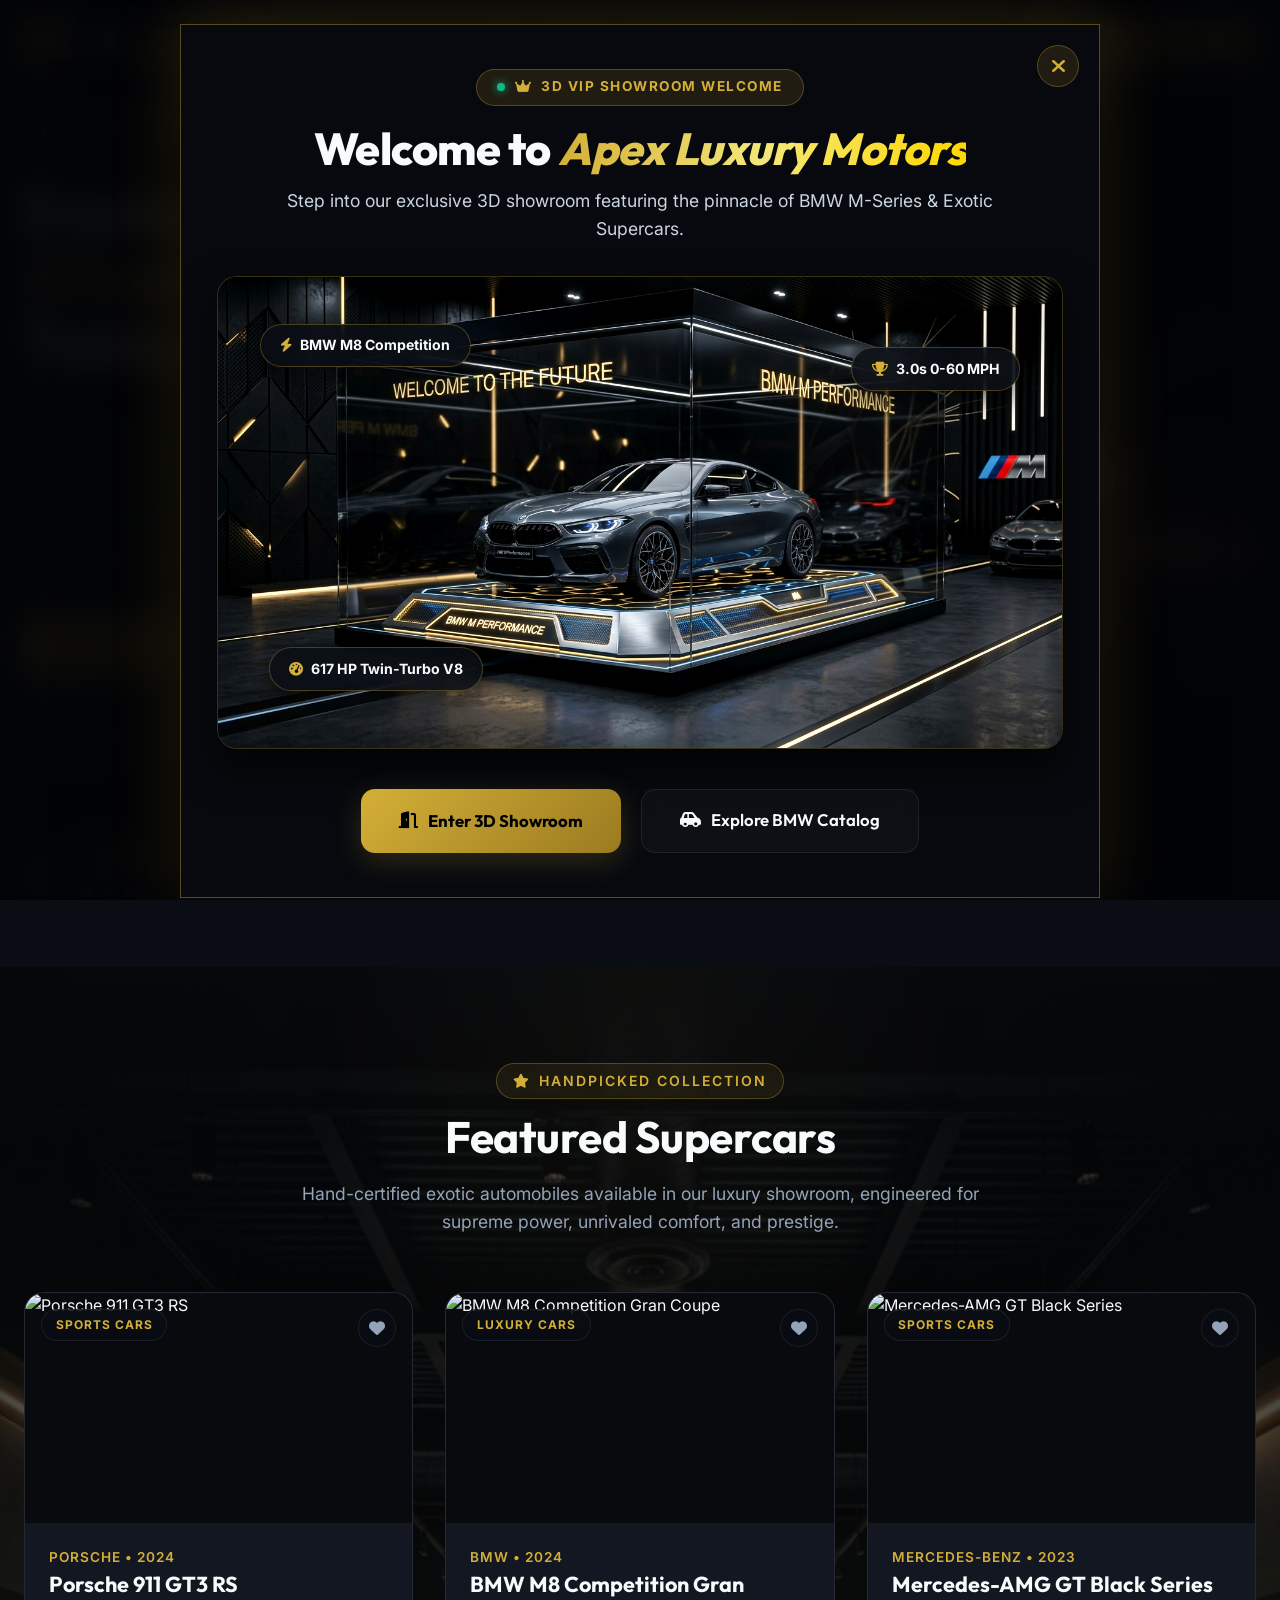
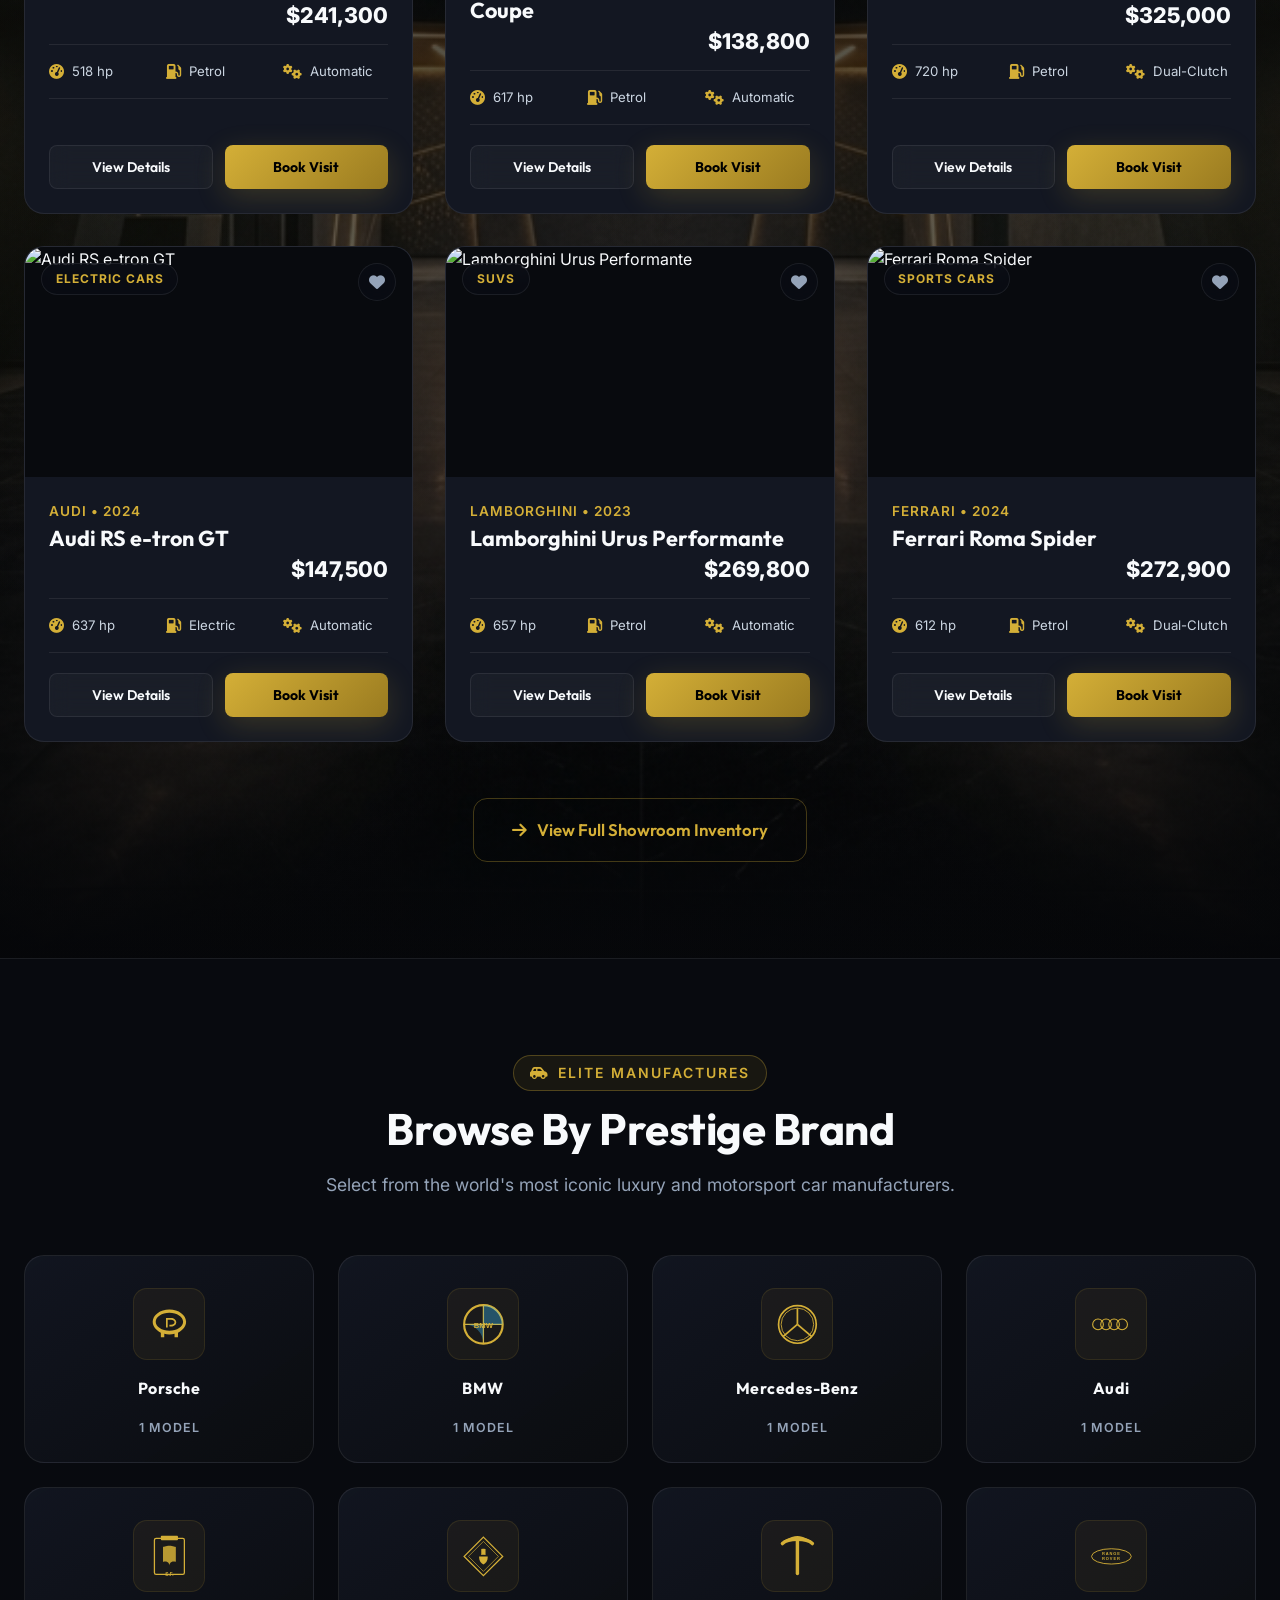
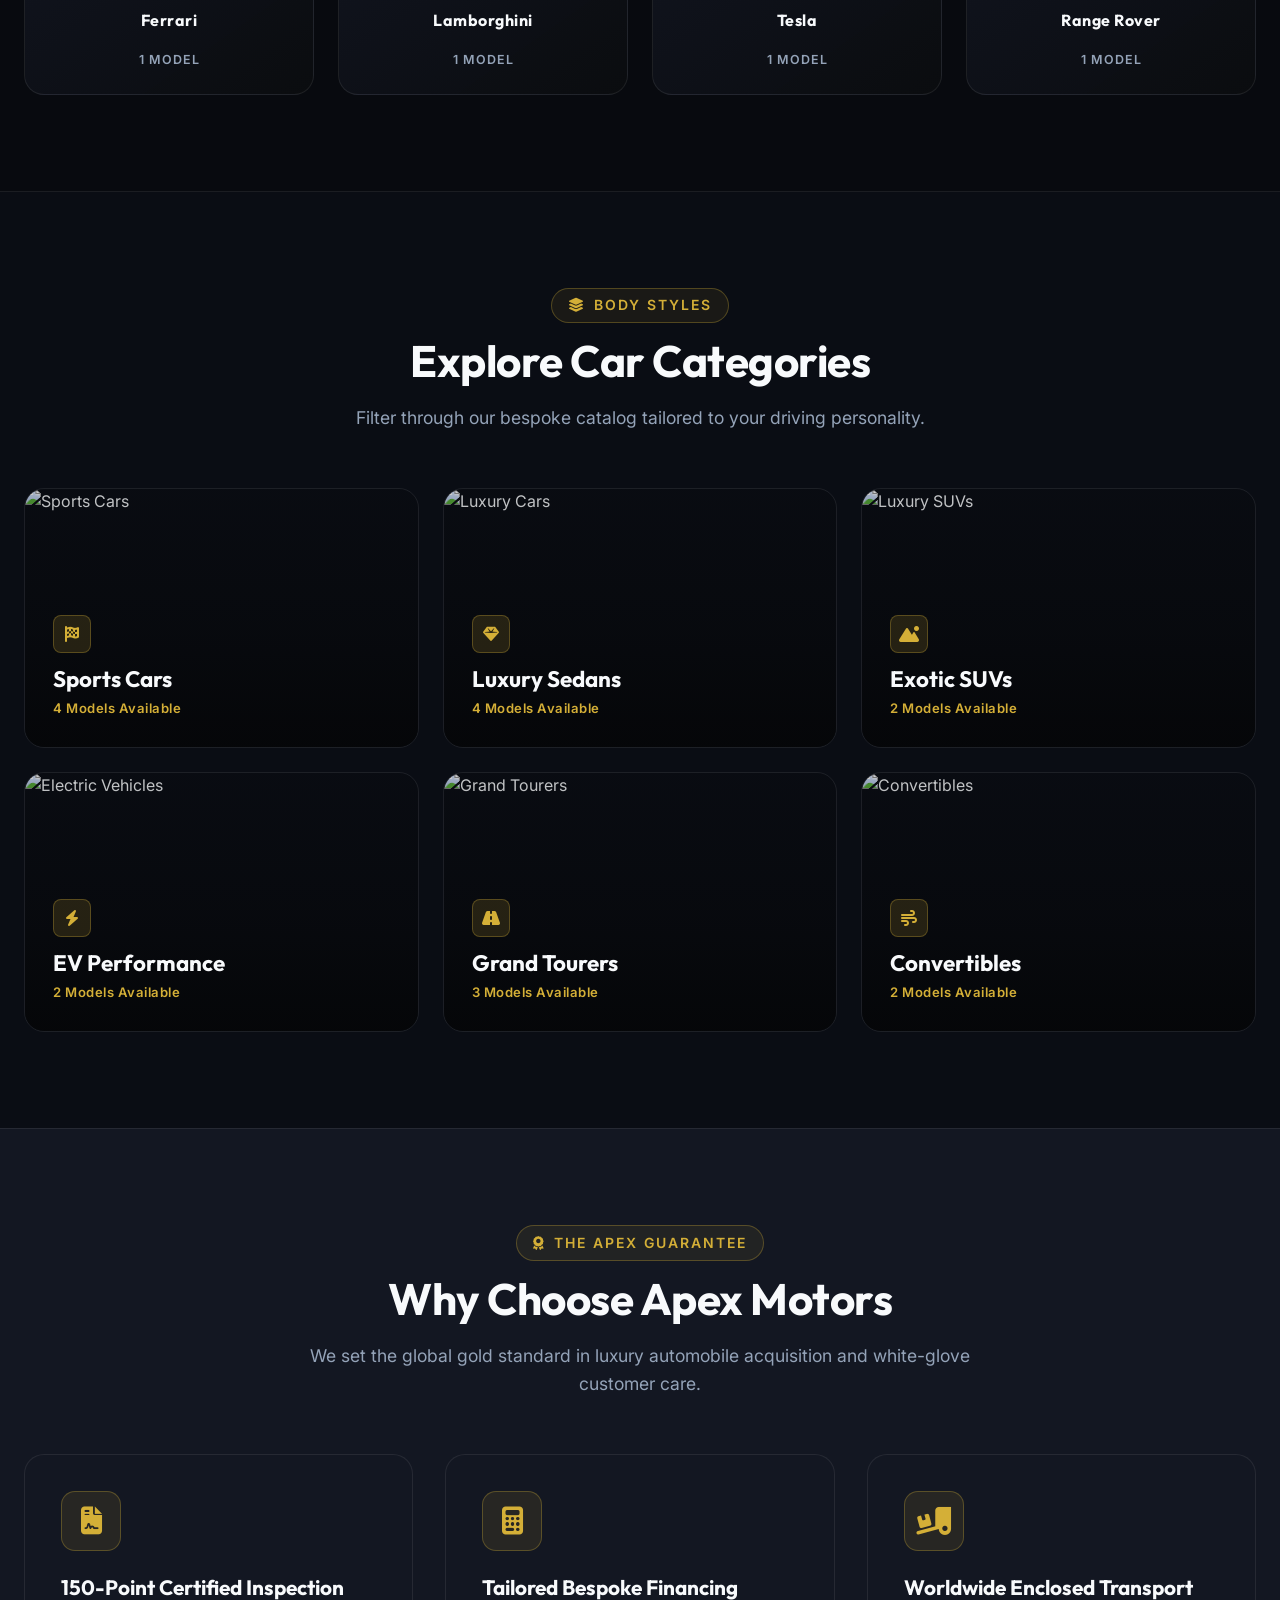
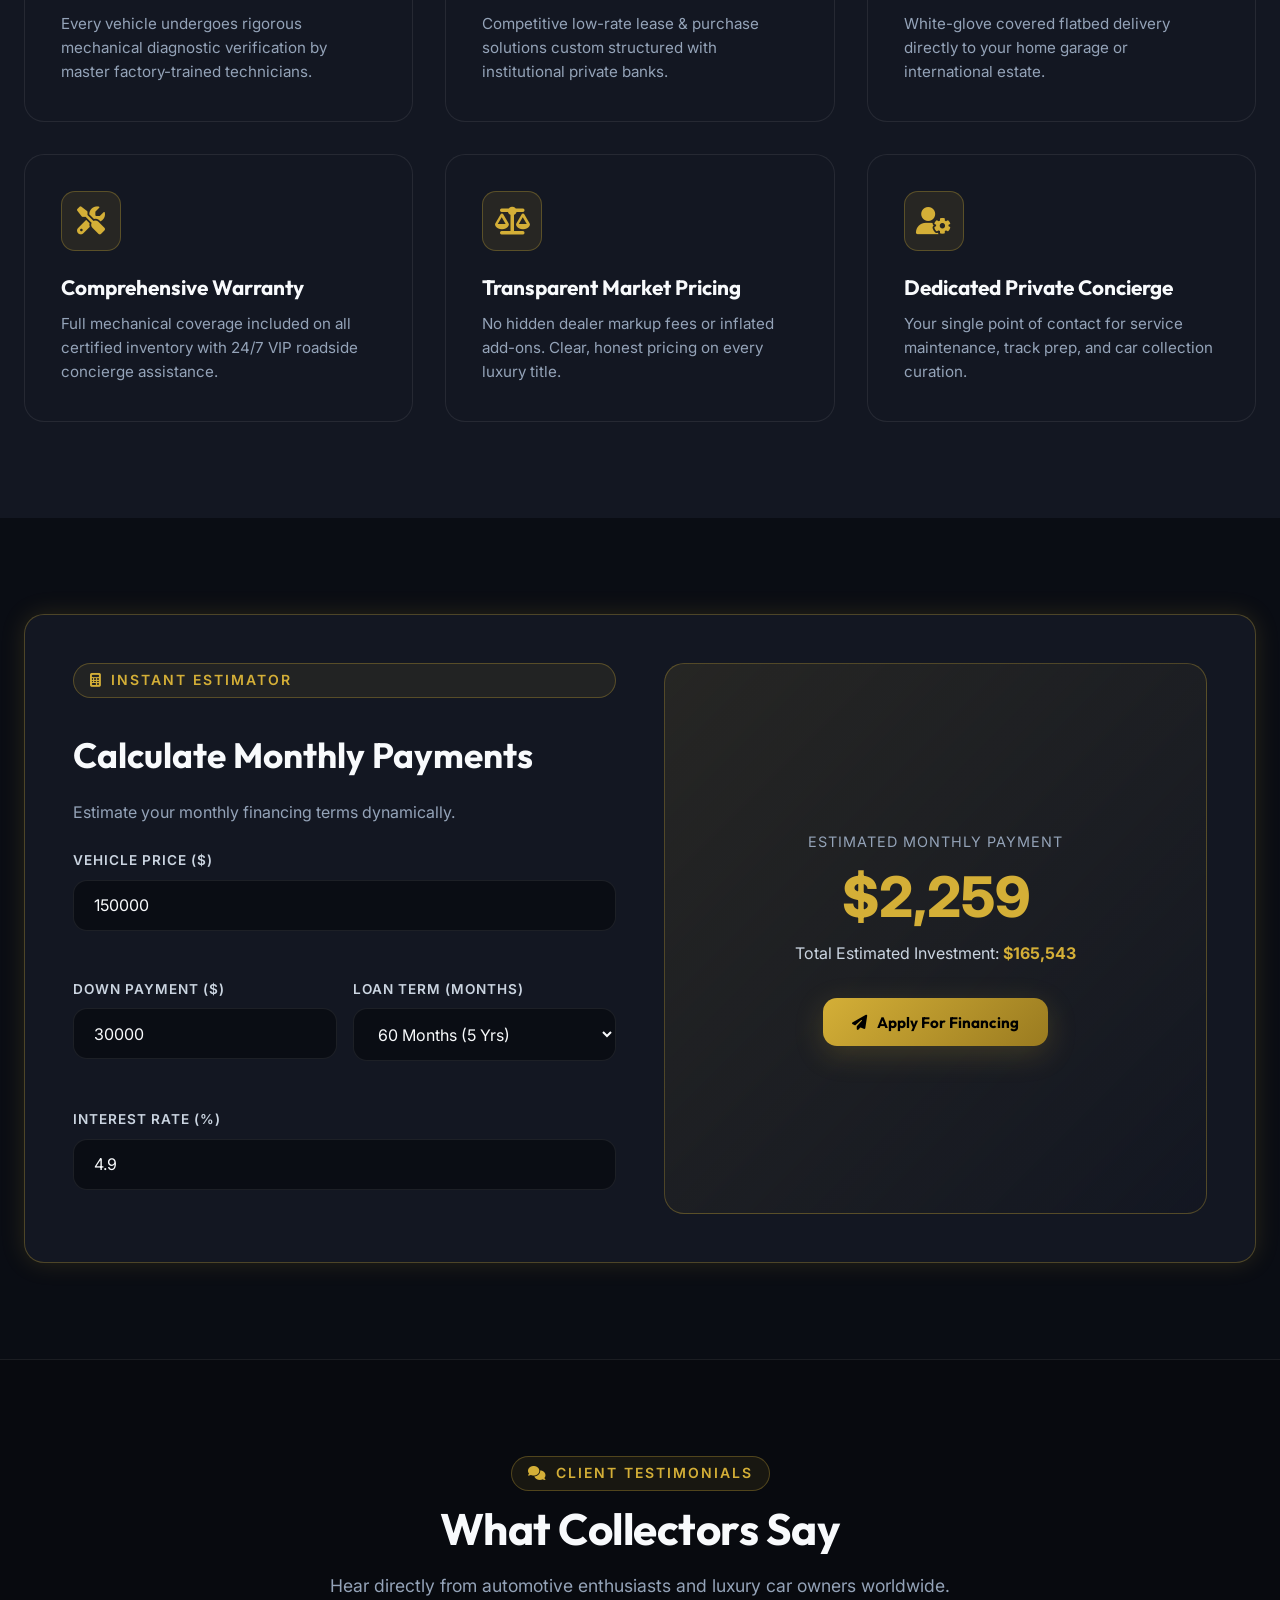
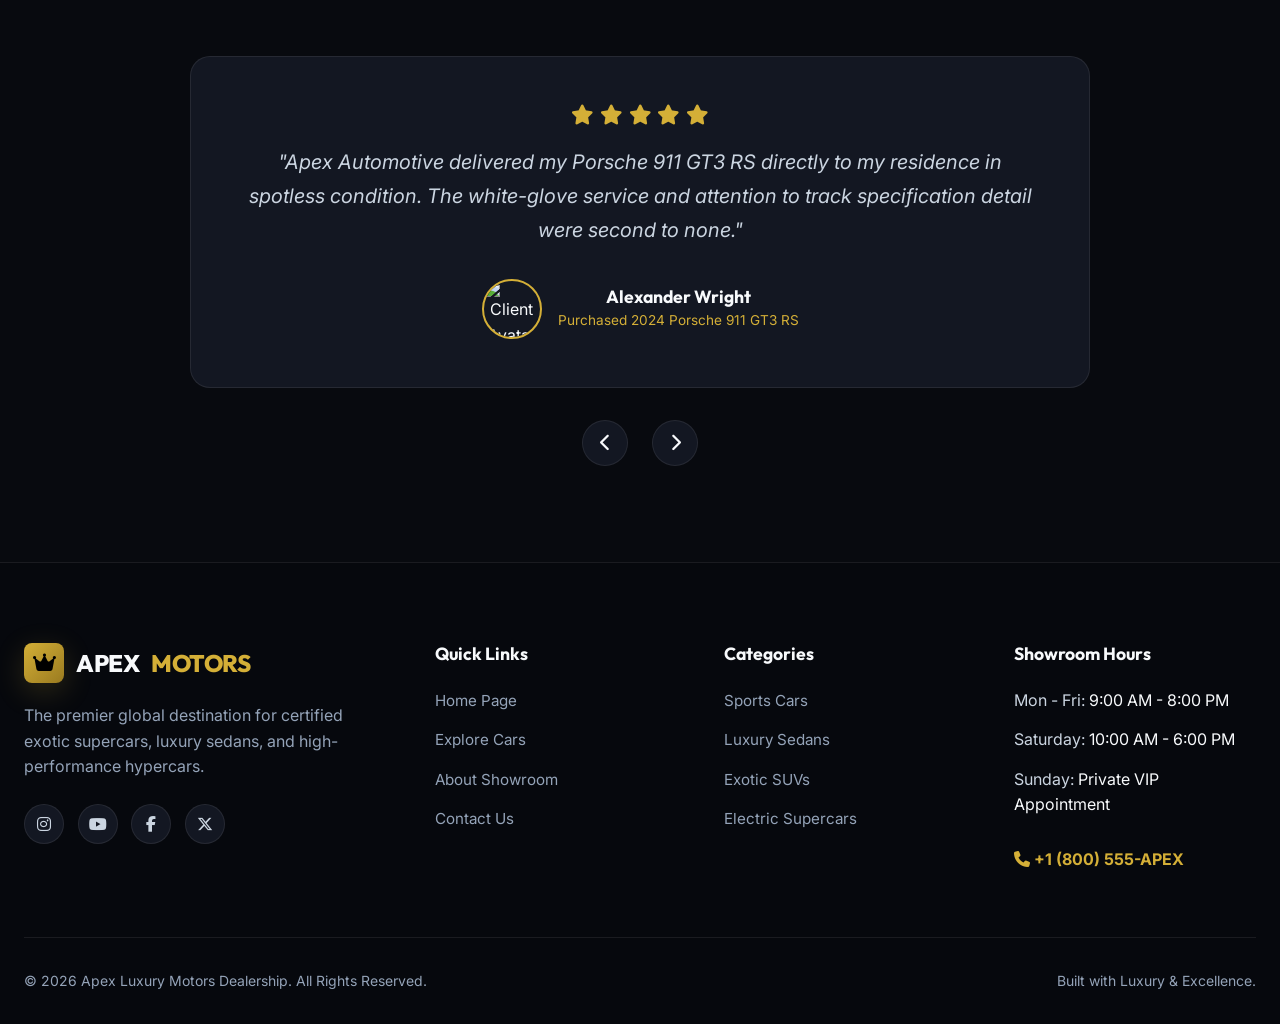
==== index.html @ 4b9136e0 "Add files via upload" ====
<!DOCTYPE html>
<html lang="en">
<head>
  <meta charset="UTF-8" />
  <meta name="viewport" content="width=device-width, initial-scale=1.0" />
  <title>Apex Luxury Motors - Exclusive Exotic Car Showroom & Dealership</title>
  <meta name="description" content="Experience peak automotive luxury with Apex Luxury Motors. Explore certified exotic supercars, luxury SUVs, hypercars, and electric vehicles for sale with VIP concierge service." />
  
  <!-- CSS Stylesheet & FontAwesome -->
  <link rel="stylesheet" href="css/style.css" />
  <link rel="stylesheet" href="https://cdnjs.cloudflare.com/ajax/libs/font-awesome/6.5.1/css/all.min.css" />
</head>
<body>

  <!-- ==================== STICKY NAVBAR ==================== -->
  <header class="navbar">
    <div class="container nav-container">
      <a href="index.html" class="logo">
        <div class="logo-badge"><i class="fa-solid fa-crown"></i></div>
        APEX <span>LUXURY MOTORS</span>
      </a>
      
      <nav class="nav-links">
        <a href="index.html" class="nav-link active">Home</a>
        <a href="cars.html" class="nav-link">Cars</a>
        <a href="cars.html#brands-section" class="nav-link">Brands</a>
        <a href="about.html" class="nav-link">About Us</a>
        <a href="contact.html" class="nav-link">Contact</a>
      </nav>
      
      <div class="nav-actions">
        <button class="btn btn-outline-gold btn-sm" onclick="openWelcomeOverlay()" title="View 3D BMW Welcome Experience">
          <i class="fa-solid fa-cube"></i> 3D Welcome
        </button>
        <a href="cars.html" class="nav-favorite-btn" title="View Wishlist">
          <i class="fa-solid fa-heart"></i>
          <span class="fav-badge">0</span>
        </a>
        <button class="btn btn-primary btn-sm" onclick="openTestDriveModal()">Book Showroom Visit</button>
        <div class="hamburger">
          <span></span><span></span><span></span>
        </div>
      </div>
    </div>
  </header>

  <!-- Mobile Drawer -->
  <div class="mobile-nav">
    <div class="mobile-nav-links">
      <a href="index.html" class="mobile-nav-link active">Home</a>
      <a href="cars.html" class="mobile-nav-link">Inventory</a>
      <a href="about.html" class="mobile-nav-link">About Showroom</a>
      <a href="contact.html" class="mobile-nav-link">Contact Us</a>
    </div>
    <button class="btn btn-primary" onclick="openTestDriveModal(); document.querySelector('.mobile-nav').classList.remove('active');">
      <i class="fa-solid fa-car"></i> Book Showroom Visit
    </button>
  </div>

  <!-- ==================== 3D BLACK BMW WELCOME OVERLAY MODAL ==================== -->
  <div class="welcome-3d-overlay active" id="welcome-3d-overlay">
    <div class="welcome-3d-modal-container">
      <div class="welcome-3d-card" id="interactive-3d-welcome">
        <button class="welcome-close-btn" onclick="closeWelcomeOverlay()" title="Close Welcome Screen">
          <i class="fa-solid fa-xmark"></i>
        </button>

        <div class="welcome-3d-header">
          <div class="welcome-badge">
            <span class="badge-pulse"></span>
            <i class="fa-solid fa-crown"></i> 3D VIP SHOWROOM WELCOME
          </div>
          <h2 class="welcome-3d-title">Welcome to <span class="shimmer-text">Apex Luxury Motors</span></h2>
          <p class="welcome-3d-subtitle">Step into our exclusive 3D showroom featuring the pinnacle of BMW M-Series &amp; Exotic Supercars.</p>
        </div>

        <div class="welcome-3d-box-container">
          <div class="welcome-3d-stage">
            <div class="welcome-3d-podium-light"></div>
            <img src="assets/images/bmw_3d_welcome.jpg" alt="3D BMW Luxury Supercar" class="welcome-3d-bmw-img" />
            
            <!-- 3D Floating Feature Pills -->
            <div class="welcome-spec-pill pill-1">
              <i class="fa-solid fa-bolt text-gold"></i>
              <span>BMW M8 Competition</span>
            </div>
            <div class="welcome-spec-pill pill-2">
              <i class="fa-solid fa-gauge-high text-gold"></i>
              <span>617 HP Twin-Turbo V8</span>
            </div>
            <div class="welcome-spec-pill pill-3">
              <i class="fa-solid fa-trophy text-gold"></i>
              <span>3.0s 0-60 MPH</span>
            </div>
          </div>
        </div>

        <div class="welcome-3d-actions">
          <button class="btn btn-primary btn-lg" onclick="closeWelcomeOverlay()">
            <i class="fa-solid fa-door-open"></i> Enter 3D Showroom
          </button>
          <a href="cars.html?brand=BMW" class="btn btn-secondary btn-lg">
            <i class="fa-solid fa-car-side"></i> Explore BMW Catalog
          </a>
        </div>
      </div>
    </div>
  </div>

  <!-- ==================== HERO SECTION (3D LUXURY SHOWROOM) ==================== -->
  <section class="hero">
    <div class="hero-ambient-spotlight"></div>
    <div class="container hero-container">
      
      <!-- Left Content Column -->
      <div class="hero-content">
        <!-- Animated Badge -->
        <div class="hero-badge">
          <span class="badge-pulse"></span>
          <i class="fa-solid fa-shield-halved"></i> CERTIFIED EXOTIC SHOWROOM
        </div>

        <!-- Dynamic Headline with Shimmer -->
        <h1 class="hero-title anim-slide-up">
          Explore &amp; Own Your<br/>
          <span class="hero-title-highlight">
            <span class="shimmer-text">Dream Supercar</span>
          </span> Today
        </h1>

        <!-- Gold Accent Divider -->
        <div class="hero-gold-line"></div>

        <p class="hero-description anim-slide-up delay-1">Discover an uncompromised collection of hypercars, luxury sports sedans, exotic SUVs, and high-performance electric vehicles available for purchase in our premier showroom.</p>
        
        <!-- Quick Specs Ticker -->
        <div class="hero-specs-ticker anim-slide-up delay-2">
          <div class="ticker-item">
            <i class="fa-solid fa-bolt"></i>
            <span>0-60 in 1.99s</span>
          </div>
          <div class="ticker-divider"></div>
          <div class="ticker-item">
            <i class="fa-solid fa-gauge-high"></i>
            <span>Up to 1,020 HP</span>
          </div>
          <div class="ticker-divider"></div>
          <div class="ticker-item">
            <i class="fa-solid fa-fire-flame-curved"></i>
            <span>12 Exotics</span>
          </div>
        </div>

        <!-- CTA Buttons -->
        <div class="hero-actions anim-slide-up delay-3">
          <a href="cars.html" class="btn btn-hero-primary btn-lg">
            <span class="btn-shine"></span>
            <i class="fa-solid fa-compass"></i> Explore Inventory
          </a>
          <button class="btn btn-hero-secondary btn-lg" onclick="openTestDriveModal()">
            <i class="fa-solid fa-calendar-check"></i> Book Showroom Visit
          </button>
        </div>

        <!-- Price Tag -->
        <div class="hero-price-tag anim-slide-up delay-4">
          <span class="price-label">Starting From</span>
          <span class="price-value">$89,990</span>
          <i class="fa-solid fa-arrow-right price-arrow"></i>
        </div>
        
        <!-- Stats -->
        <div class="hero-stats anim-slide-up delay-5">
          <div class="stat-item">
            <div class="stat-icon"><i class="fa-solid fa-car-side"></i></div>
            <div>
              <h3 class="counter-val" data-target="2500">0</h3>
              <p>VEHICLES DELIVERED</p>
            </div>
          </div>
          <div class="stat-item">
            <div class="stat-icon"><i class="fa-solid fa-face-smile"></i></div>
            <div>
              <h3 class="counter-val" data-target="99">0</h3>
              <p>SATISFACTION %</p>
            </div>
          </div>
          <div class="stat-item">
            <div class="stat-icon"><i class="fa-solid fa-trophy"></i></div>
            <div>
              <h3 class="counter-val" data-target="15">0</h3>
              <p>YEARS EXPERIENCE</p>
            </div>
          </div>
        </div>
      </div>

      <!-- Right Side 3D Automotive Visual Showcase -->
      <div class="hero-3d-visual-wrap">
        <div class="hero-3d-glow-podium"></div>
        <div class="hero-3d-image-box">
          <img src="assets/images/hero_3d_supercar.jpg" alt="Exotic 3D Supercar on Glowing Podium" class="hero-3d-car-img" />
          <div class="blend-overlay fade-left"></div>
          <div class="blend-overlay fade-right"></div>
          <div class="blend-overlay fade-top"></div>
          <div class="blend-overlay fade-bottom"></div>
          <div class="blend-overlay fade-radial"></div>
        </div>
      </div>

    </div>
  </section>

  <!-- ==================== FEATURED CARS ==================== -->
  <section class="section-padding featured-showroom-bg">
    <div class="container">
      <div class="section-header">
        <span class="section-subtitle"><i class="fa-solid fa-star"></i> Handpicked Collection</span>
        <h2 class="section-title">Featured Supercars</h2>
        <p class="section-description">Hand-certified exotic automobiles available in our luxury showroom, engineered for supreme power, unrivaled comfort, and prestige.</p>
      </div>
      
      <div id="featured-cars-grid" class="car-grid">
        <!-- Rendered dynamically by script.js -->
      </div>
      
      <div style="text-align: center; margin-top: 3.5rem;">
        <a href="cars.html" class="btn btn-outline-gold btn-lg"><i class="fa-solid fa-arrow-right"></i> View Full Showroom Inventory</a>
      </div>
    </div>
  </section>

  <!-- ==================== BROWSE BY BRAND ==================== -->
  <section id="brands-section" class="section-padding" style="background: #080A0F; border-top: 1px solid var(--border-color); border-bottom: 1px solid var(--border-color);">
    <div class="container">
      <div class="section-header">
        <span class="section-subtitle"><i class="fa-solid fa-car-side"></i> Elite Manufactures</span>
        <h2 class="section-title">Browse By Prestige Brand</h2>
        <p class="section-description">Select from the world's most iconic luxury and motorsport car manufacturers.</p>
      </div>
      
      <div class="brand-grid">

        <a href="cars.html?brand=Porsche" class="brand-card">
          <div class="brand-logo-wrap">
            <svg class="brand-logo-svg" viewBox="0 0 100 80" fill="currentColor">
              <path d="M50 5C28.5 5 11 18 11 34c0 10.5 7.5 19.8 19 25.5V70h8V62c3.8 1 7.8 1.5 12 1.5s8.2-.5 12-1.5v8h8v-10.5c11.5-5.7 19-15 19-25.5C89 18 71.5 5 50 5zm0 8c17.7 0 32 9.5 32 21s-14.3 21-32 21-32-9.5-32-21S32.3 13 50 13zm-8 8v26h4V29h8c4.4 0 8 2.7 8 6s-3.6 6-8 6h-4v4h4c6.6 0 12-4.5 12-10s-5.4-10-12-10H42z"/>
            </svg>
          </div>
          <span class="brand-name">Porsche</span>
          <span class="brand-count">1 Model</span>
        </a>

        <a href="cars.html?brand=BMW" class="brand-card">
          <div class="brand-logo-wrap">
            <svg class="brand-logo-svg" viewBox="0 0 100 100" fill="currentColor">
              <circle cx="50" cy="50" r="45" fill="none" stroke="currentColor" stroke-width="5"/>
              <line x1="50" y1="5" x2="50" y2="95" stroke="currentColor" stroke-width="3"/>
              <line x1="5" y1="50" x2="95" y2="50" stroke="currentColor" stroke-width="3"/>
              <path d="M50 5 A45 45 0 0 1 95 50 L50 50Z" fill="rgba(56,189,248,0.35)"/>
              <path d="M5 50 A45 45 0 0 1 50 95 L50 50Z" fill="rgba(56,189,248,0.35)"/>
              <text x="50" y="58" text-anchor="middle" font-size="18" font-weight="800" font-family="Arial" fill="currentColor">BMW</text>
            </svg>
          </div>
          <span class="brand-name">BMW</span>
          <span class="brand-count">1 Model</span>
        </a>

        <a href="cars.html?brand=Mercedes-Benz" class="brand-card">
          <div class="brand-logo-wrap">
            <svg class="brand-logo-svg" viewBox="0 0 100 100" fill="currentColor">
              <circle cx="50" cy="50" r="44" fill="none" stroke="currentColor" stroke-width="4"/>
              <circle cx="50" cy="50" r="38" fill="none" stroke="currentColor" stroke-width="2"/>
              <line x1="50" y1="12" x2="50" y2="50" stroke="currentColor" stroke-width="4"/>
              <line x1="50" y1="50" x2="17" y2="78" stroke="currentColor" stroke-width="4"/>
              <line x1="50" y1="50" x2="83" y2="78" stroke="currentColor" stroke-width="4"/>
            </svg>
          </div>
          <span class="brand-name">Mercedes-Benz</span>
          <span class="brand-count">1 Model</span>
        </a>

        <a href="cars.html?brand=Audi" class="brand-card">
          <div class="brand-logo-wrap">
            <svg class="brand-logo-svg" viewBox="0 0 160 60" fill="none" stroke="currentColor" stroke-width="4">
              <circle cx="30" cy="30" r="20"/>
              <circle cx="60" cy="30" r="20"/>
              <circle cx="90" cy="30" r="20"/>
              <circle cx="120" cy="30" r="20"/>
            </svg>
          </div>
          <span class="brand-name">Audi</span>
          <span class="brand-count">1 Model</span>
        </a>

        <a href="cars.html?brand=Ferrari" class="brand-card">
          <div class="brand-logo-wrap">
            <svg class="brand-logo-svg" viewBox="0 0 100 100" fill="currentColor">
              <rect x="15" y="8" width="70" height="84" rx="4" fill="none" stroke="currentColor" stroke-width="3"/>
              <rect x="30" y="2" width="40" height="10" rx="2" fill="currentColor"/>
              <path d="M50 25c-8 0-15 3-15 3v35s5-2 10 0c3 1 5 5 5 8v8h0v-8c0-3 2-7 5-8 5-2 10 0 10 0V28s-7-3-15-3z" fill="currentColor" opacity="0.85"/>
              <text x="50" y="95" text-anchor="middle" font-size="11" font-weight="800" font-family="Arial" fill="currentColor">S.F.</text>
            </svg>
          </div>
          <span class="brand-name">Ferrari</span>
          <span class="brand-count">1 Model</span>
        </a>

        <a href="cars.html?brand=Lamborghini" class="brand-card">
          <div class="brand-logo-wrap">
            <svg class="brand-logo-svg" viewBox="0 0 100 100" fill="currentColor">
              <polygon points="50,5 95,50 50,95 5,50" fill="none" stroke="currentColor" stroke-width="3"/>
              <polygon points="50,15 85,50 50,85 15,50" fill="none" stroke="currentColor" stroke-width="1.5"/>
              <path d="M50 32c-3 0-5 1-5 1v14s2-1 5-1 5 1 5 1V33s-2-1-5-1z"/>
              <path d="M40 50h20v3c0 6-4 13-10 16-6-3-10-10-10-16v-3z"/>
              <circle cx="50" cy="42" r="3"/>
            </svg>
          </div>
          <span class="brand-name">Lamborghini</span>
          <span class="brand-count">1 Model</span>
        </a>

        <a href="cars.html?brand=Tesla" class="brand-card">
          <div class="brand-logo-wrap">
            <svg class="brand-logo-svg" viewBox="0 0 100 100" fill="currentColor">
              <path d="M50 10L50 90" stroke="currentColor" stroke-width="8" stroke-linecap="round"/>
              <path d="M50 10C50 10 25 10 15 20" stroke="currentColor" stroke-width="8" stroke-linecap="round" fill="none"/>
              <path d="M50 10C50 10 75 10 85 20" stroke="currentColor" stroke-width="8" stroke-linecap="round" fill="none"/>
              <path d="M20 15C20 15 40 5 50 5C60 5 80 15 80 15" stroke="currentColor" stroke-width="5" stroke-linecap="round" fill="none"/>
            </svg>
          </div>
          <span class="brand-name">Tesla</span>
          <span class="brand-count">1 Model</span>
        </a>

        <a href="cars.html?brand=Land Rover" class="brand-card">
          <div class="brand-logo-wrap">
            <svg class="brand-logo-svg" viewBox="0 0 140 60" fill="currentColor">
              <ellipse cx="70" cy="30" rx="65" ry="25" fill="none" stroke="currentColor" stroke-width="3"/>
              <text x="70" y="27" text-anchor="middle" font-size="13" font-weight="700" font-family="Arial" letter-spacing="3" fill="currentColor">RANGE</text>
              <text x="70" y="42" text-anchor="middle" font-size="13" font-weight="700" font-family="Arial" letter-spacing="3" fill="currentColor">ROVER</text>
            </svg>
          </div>
          <span class="brand-name">Range Rover</span>
          <span class="brand-count">1 Model</span>
        </a>

      </div>
    </div>
  </section>

  <!-- ==================== CAR CATEGORIES ==================== -->
  <section class="section-padding">
    <div class="container">
      <div class="section-header">
        <span class="section-subtitle"><i class="fa-solid fa-layer-group"></i> Body Styles</span>
        <h2 class="section-title">Explore Car Categories</h2>
        <p class="section-description">Filter through our bespoke catalog tailored to your driving personality.</p>
      </div>
      
      <div class="category-grid">
        <a href="cars.html?type=Sports+Cars" class="category-card">
          <img src="https://images.unsplash.com/photo-1614162692292-7ac56d7f7f1e?auto=format&fit=crop&w=800&q=80" alt="Sports Cars" loading="lazy" />
          <div class="category-card-overlay">
            <span class="cat-icon"><i class="fa-solid fa-flag-checkered"></i></span>
            <h3 class="category-title">Sports Cars</h3>
            <span class="category-count">4 Models Available</span>
          </div>
        </a>
        <a href="cars.html?type=Luxury+Cars" class="category-card">
          <img src="https://images.unsplash.com/photo-1555215695-3004980ad54e?auto=format&fit=crop&w=800&q=80" alt="Luxury Cars" loading="lazy" />
          <div class="category-card-overlay">
            <span class="cat-icon"><i class="fa-solid fa-gem"></i></span>
            <h3 class="category-title">Luxury Sedans</h3>
            <span class="category-count">4 Models Available</span>
          </div>
        </a>
        <a href="cars.html?type=SUVs" class="category-card">
          <img src="https://images.unsplash.com/photo-1606664515524-ed2f786a0bd6?auto=format&fit=crop&w=800&q=80" alt="Luxury SUVs" loading="lazy" />
          <div class="category-card-overlay">
            <span class="cat-icon"><i class="fa-solid fa-mountain-sun"></i></span>
            <h3 class="category-title">Exotic SUVs</h3>
            <span class="category-count">2 Models Available</span>
          </div>
        </a>
        <a href="cars.html?type=Electric+Cars" class="category-card">
          <img src="https://images.unsplash.com/photo-1603584173870-7f23fdae1b7a?auto=format&fit=crop&w=800&q=80" alt="Electric Vehicles" loading="lazy" />
          <div class="category-card-overlay">
            <span class="cat-icon"><i class="fa-solid fa-bolt"></i></span>
            <h3 class="category-title">EV Performance</h3>
            <span class="category-count">2 Models Available</span>
          </div>
        </a>
        <a href="cars.html" class="category-card">
          <img src="https://images.unsplash.com/photo-1583121274602-3e2820c69888?auto=format&fit=crop&w=800&q=80" alt="Grand Tourers" loading="lazy" />
          <div class="category-card-overlay">
            <span class="cat-icon"><i class="fa-solid fa-road"></i></span>
            <h3 class="category-title">Grand Tourers</h3>
            <span class="category-count">3 Models Available</span>
          </div>
        </a>
        <a href="cars.html" class="category-card">
          <img src="https://images.unsplash.com/photo-1542282088-72c9c27ed0cd?auto=format&fit=crop&w=800&q=80" alt="Convertibles" loading="lazy" />
          <div class="category-card-overlay">
            <span class="cat-icon"><i class="fa-solid fa-wind"></i></span>
            <h3 class="category-title">Convertibles</h3>
            <span class="category-count">2 Models Available</span>
          </div>
        </a>
      </div>
    </div>
  </section>

  <!-- ==================== WHY CHOOSE US ==================== -->
  <section class="section-padding" style="background: var(--bg-card); border-top: 1px solid var(--border-color);">
    <div class="container">
      <div class="section-header">
        <span class="section-subtitle"><i class="fa-solid fa-award"></i> The Apex Guarantee</span>
        <h2 class="section-title">Why Choose Apex Motors</h2>
        <p class="section-description">We set the global gold standard in luxury automobile acquisition and white-glove customer care.</p>
      </div>
      
      <div class="benefits-grid">
        <div class="benefit-card">
          <div class="benefit-icon"><i class="fa-solid fa-file-contract"></i></div>
          <h3 class="benefit-title">150-Point Certified Inspection</h3>
          <p class="benefit-desc">Every vehicle undergoes rigorous mechanical diagnostic verification by master factory-trained technicians.</p>
        </div>
        <div class="benefit-card">
          <div class="benefit-icon"><i class="fa-solid fa-calculator"></i></div>
          <h3 class="benefit-title">Tailored Bespoke Financing</h3>
          <p class="benefit-desc">Competitive low-rate lease & purchase solutions custom structured with institutional private banks.</p>
        </div>
        <div class="benefit-card">
          <div class="benefit-icon"><i class="fa-solid fa-truck-ramp-box"></i></div>
          <h3 class="benefit-title">Worldwide Enclosed Transport</h3>
          <p class="benefit-desc">White-glove covered flatbed delivery directly to your home garage or international estate.</p>
        </div>
        <div class="benefit-card">
          <div class="benefit-icon"><i class="fa-solid fa-screwdriver-wrench"></i></div>
          <h3 class="benefit-title">Comprehensive Warranty</h3>
          <p class="benefit-desc">Full mechanical coverage included on all certified inventory with 24/7 VIP roadside concierge assistance.</p>
        </div>
        <div class="benefit-card">
          <div class="benefit-icon"><i class="fa-solid fa-scale-balanced"></i></div>
          <h3 class="benefit-title">Transparent Market Pricing</h3>
          <p class="benefit-desc">No hidden dealer markup fees or inflated add-ons. Clear, honest pricing on every luxury title.</p>
        </div>
        <div class="benefit-card">
          <div class="benefit-icon"><i class="fa-solid fa-user-gear"></i></div>
          <h3 class="benefit-title">Dedicated Private Concierge</h3>
          <p class="benefit-desc">Your single point of contact for service maintenance, track prep, and car collection curation.</p>
        </div>
      </div>
    </div>
  </section>

  <!-- ==================== FINANCING QUICK SECTION ==================== -->
  <section class="section-padding">
    <div class="container">
      <div class="calc-container">
        <div class="calc-grid">
          <div class="calc-form">
            <span class="section-subtitle"><i class="fa-solid fa-calculator"></i> Instant Estimator</span>
            <h2 style="font-size: 2.2rem;">Calculate Monthly Payments</h2>
            <p style="color: var(--text-muted);">Estimate your monthly financing terms dynamically.</p>
            
            <div class="form-group">
              <label class="form-label">Vehicle Price ($)</label>
              <input type="number" id="calc-price" class="form-control" value="150000" step="5000" />
            </div>
            
            <div style="display: grid; grid-template-columns: 1fr 1fr; gap: 1rem;">
              <div class="form-group">
                <label class="form-label">Down Payment ($)</label>
                <input type="number" id="calc-down" class="form-control" value="30000" step="1000" />
              </div>
              <div class="form-group">
                <label class="form-label">Loan Term (Months)</label>
                <select id="calc-term" class="form-control">
                  <option value="36">36 Months (3 Yrs)</option>
                  <option value="48">48 Months (4 Yrs)</option>
                  <option value="60" selected>60 Months (5 Yrs)</option>
                  <option value="72">72 Months (6 Yrs)</option>
                </select>
              </div>
            </div>
            
            <div class="form-group">
              <label class="form-label">Interest Rate (%)</label>
              <input type="number" id="calc-rate" class="form-control" value="4.9" step="0.1" />
            </div>
          </div>
          
          <div class="calc-result-box">
            <p style="font-size: 0.9rem; text-transform: uppercase; letter-spacing: 1px; color: var(--text-muted);">Estimated Monthly Payment</p>
            <div id="calc-output-monthly" class="calc-monthly-amount">$2,256</div>
            <p style="color: var(--text-sub); margin-bottom: 2rem;">Total Estimated Investment: <strong id="calc-output-total" class="text-gold">$165,360</strong></p>
            <button class="btn btn-primary" onclick="openTestDriveModal()"><i class="fa-solid fa-paper-plane"></i> Apply For Financing</button>
          </div>
        </div>
      </div>
    </div>
  </section>

  <!-- ==================== CUSTOMER REVIEWS ==================== -->
  <section class="section-padding" style="background: #080A0F; border-top: 1px solid var(--border-color);">
    <div class="container">
      <div class="section-header">
        <span class="section-subtitle"><i class="fa-solid fa-comments"></i> Client Testimonials</span>
        <h2 class="section-title">What Collectors Say</h2>
        <p class="section-description">Hear directly from automotive enthusiasts and luxury car owners worldwide.</p>
      </div>
      
      <div class="reviews-slider-wrap">
        <div class="reviews-track">
          <div class="review-card">
            <div class="review-stars">
              <i class="fa-solid fa-star"></i><i class="fa-solid fa-star"></i><i class="fa-solid fa-star"></i><i class="fa-solid fa-star"></i><i class="fa-solid fa-star"></i>
            </div>
            <p class="review-text">"Apex Automotive delivered my Porsche 911 GT3 RS directly to my residence in spotless condition. The white-glove service and attention to track specification detail were second to none."</p>
            <div class="review-author">
              <img src="https://images.unsplash.com/photo-1534528741775-53994a69daeb?auto=format&fit=crop&w=200&q=80" alt="Client Avatar" class="author-img" />
              <div>
                <h4 class="author-name">Alexander Wright</h4>
                <span class="author-car">Purchased 2024 Porsche 911 GT3 RS</span>
              </div>
            </div>
          </div>
          
          <div class="review-card">
            <div class="review-stars">
              <i class="fa-solid fa-star"></i><i class="fa-solid fa-star"></i><i class="fa-solid fa-star"></i><i class="fa-solid fa-star"></i><i class="fa-solid fa-star"></i>
            </div>
            <p class="review-text">"The entire buying experience for my AMG GT Black Series was smooth, transparent, and completely private. Their private financing concierge structured terms effortlessly."</p>
            <div class="review-author">
              <img src="https://images.unsplash.com/photo-1507003211169-0a1dd7228f2d?auto=format&fit=crop&w=200&q=80" alt="Client Avatar" class="author-img" />
              <div>
                <h4 class="author-name">Marcus Sterling</h4>
                <span class="author-car">Purchased 2023 Mercedes-AMG GT</span>
              </div>
            </div>
          </div>
          
          <div class="review-card">
            <div class="review-stars">
              <i class="fa-solid fa-star"></i><i class="fa-solid fa-star"></i><i class="fa-solid fa-star"></i><i class="fa-solid fa-star"></i><i class="fa-solid fa-star"></i>
            </div>
            <p class="review-text">"Finding an authentic Ferrari Roma in pristine condition was tough until I contacted Apex. Outstanding customer support and genuine automotive passion."</p>
            <div class="review-author">
              <img src="https://images.unsplash.com/photo-1573496359142-b8d87734a5a2?auto=format&fit=crop&w=200&q=80" alt="Client Avatar" class="author-img" />
              <div>
                <h4 class="author-name">Elena Rostova</h4>
                <span class="author-car">Purchased 2024 Ferrari Roma</span>
              </div>
            </div>
          </div>
        </div>
        
        <div class="slider-controls">
          <button class="slider-btn" onclick="moveSlide(-1)"><i class="fa-solid fa-chevron-left"></i></button>
          <button class="slider-btn" onclick="moveSlide(1)"><i class="fa-solid fa-chevron-right"></i></button>
        </div>
      </div>
    </div>
  </section>

  <!-- ==================== FOOTER ==================== -->
  <footer class="footer">
    <div class="container">
      <div class="footer-grid">
        <div class="footer-brand">
          <a href="index.html" class="logo">
            <div class="logo-badge"><i class="fa-solid fa-crown"></i></div>
            APEX <span>MOTORS</span>
          </a>
          <p>The premier global destination for certified exotic supercars, luxury sedans, and high-performance hypercars.</p>
          <div class="social-links">
            <a href="#" class="social-btn"><i class="fa-brands fa-instagram"></i></a>
            <a href="#" class="social-btn"><i class="fa-brands fa-youtube"></i></a>
            <a href="#" class="social-btn"><i class="fa-brands fa-facebook-f"></i></a>
            <a href="#" class="social-btn"><i class="fa-brands fa-x-twitter"></i></a>
          </div>
        </div>
        
        <div>
          <h4 class="footer-title">Quick Links</h4>
          <ul class="footer-links">
            <li><a href="index.html" class="footer-link">Home Page</a></li>
            <li><a href="cars.html" class="footer-link">Explore Cars</a></li>
            <li><a href="about.html" class="footer-link">About Showroom</a></li>
            <li><a href="contact.html" class="footer-link">Contact Us</a></li>
          </ul>
        </div>
        
        <div>
          <h4 class="footer-title">Categories</h4>
          <ul class="footer-links">
            <li><a href="cars.html?type=Sports+Cars" class="footer-link">Sports Cars</a></li>
            <li><a href="cars.html?type=Luxury+Cars" class="footer-link">Luxury Sedans</a></li>
            <li><a href="cars.html?type=SUVs" class="footer-link">Exotic SUVs</a></li>
            <li><a href="cars.html?type=Electric+Cars" class="footer-link">Electric Supercars</a></li>
          </ul>
        </div>
        
        <div>
          <h4 class="footer-title">Showroom Hours</h4>
          <ul class="footer-links">
            <li><span style="color: var(--text-sub);">Mon - Fri:</span> 9:00 AM - 8:00 PM</li>
            <li><span style="color: var(--text-sub);">Saturday:</span> 10:00 AM - 6:00 PM</li>
            <li><span style="color: var(--text-sub);">Sunday:</span> Private VIP Appointment</li>
            <li style="margin-top: 1rem;"><a href="tel:+18005552739" class="text-gold" style="font-weight: 700;"><i class="fa-solid fa-phone"></i> +1 (800) 555-APEX</a></li>
          </ul>
        </div>
      </div>
      
      <div class="footer-bottom">
        <p>&copy; 2026 Apex Luxury Motors Dealership. All Rights Reserved.</p>
        <p>Built with Luxury &amp; Excellence.</p>
      </div>
    </div>
  </footer>

  <script src="js/script.js"></script>
</body>
</html>
---- css/style.css ----
/* ==========================================
   APEX AUTOMOTIVE - LUXURY CAR SHOWROOM
   Unified CSS Design System & Stylesheet
   ========================================== */

@import url('https://fonts.googleapis.com/css2?family=Inter:wght@300;400;500;600;700&family=Outfit:wght@400;500;600;700;800&family=Plus+Jakarta+Sans:wght@500;600;700;800&display=swap');

:root {
  /* Color Palette - Modern Obsidian Dark & Metallic Gold Accent */
  --bg-dark: #0A0D14;
  --bg-card: #131722;
  --bg-card-hover: #1A202E;
  --bg-surface: #1E2536;
  --bg-glass: rgba(19, 23, 34, 0.75);
  --bg-glass-card: rgba(255, 255, 255, 0.03);
  
  --accent-gold: #D4AF37;
  --accent-gold-light: #F3C649;
  --accent-gold-dark: #9A7B20;
  --accent-cyan: #38BDF8;
  --accent-emerald: #10B981;
  
  --border-color: rgba(255, 255, 255, 0.08);
  --border-gold: rgba(212, 175, 55, 0.3);
  --border-focus: rgba(212, 175, 55, 0.6);
  
  --text-main: #F8FAFC;
  --text-muted: #94A3B8;
  --text-sub: #CBD5E1;
  --text-gold: #E5C158;
  
  --font-heading: 'Outfit', 'Plus Jakarta Sans', sans-serif;
  --font-body: 'Inter', sans-serif;
  
  --radius-sm: 8px;
  --radius-md: 14px;
  --radius-lg: 20px;
  --radius-full: 9999px;
  
  --shadow-sm: 0 4px 12px rgba(0, 0, 0, 0.2);
  --shadow-md: 0 10px 30px rgba(0, 0, 0, 0.35);
  --shadow-lg: 0 20px 50px rgba(0, 0, 0, 0.5);
  --shadow-gold: 0 8px 30px rgba(212, 175, 55, 0.2);
  --shadow-glow: 0 0 25px rgba(212, 175, 55, 0.15);
  
  --transition-fast: 0.2s cubic-bezier(0.4, 0, 0.2, 1);
  --transition-normal: 0.35s cubic-bezier(0.4, 0, 0.2, 1);
  --transition-slow: 0.5s cubic-bezier(0.4, 0, 0.2, 1);
  
  --container-max: 1320px;
}

/* Reset & Global Base */
*, *::before, *::after {
  box-sizing: border-box;
  margin: 0;
  padding: 0;
}

html {
  scroll-behavior: smooth;
  font-size: 16px;
}

body {
  background-color: var(--bg-dark);
  color: var(--text-main);
  font-family: var(--font-body);
  line-height: 1.6;
  overflow-x: hidden;
  -webkit-font-smoothing: antialiased;
}

a {
  color: inherit;
  text-decoration: none;
  transition: var(--transition-fast);
}

ul {
  list-style: none;
}

img {
  max-width: 100%;
  height: auto;
  display: block;
}

button, input, select, textarea {
  font-family: inherit;
  font-size: inherit;
  color: inherit;
  outline: none;
  border: none;
}

button {
  cursor: pointer;
  background: none;
}

/* Custom Scrollbar */
::-webkit-scrollbar {
  width: 10px;
}
::-webkit-scrollbar-track {
  background: var(--bg-dark);
}
::-webkit-scrollbar-thumb {
  background: #252D3F;
  border-radius: var(--radius-full);
  border: 2px solid var(--bg-dark);
}
::-webkit-scrollbar-thumb:hover {
  background: var(--accent-gold);
}

/* Typography & Utilities */
h1, h2, h3, h4, h5, h6 {
  font-family: var(--font-heading);
  font-weight: 700;
  line-height: 1.2;
  color: var(--text-main);
}

.text-gradient {
  background: linear-gradient(135deg, #FFFFFF 30%, var(--accent-gold-light) 100%);
  -webkit-background-clip: text;
  -webkit-text-fill-color: transparent;
}

.text-gold {
  color: var(--accent-gold);
}

.container {
  width: 100%;
  max-width: var(--container-max);
  margin: 0 auto;
  padding: 0 1.5rem;
}

.section-padding {
  padding: 6rem 0;
}

.section-header {
  text-align: center;
  max-width: 700px;
  margin: 0 auto 3.5rem auto;
}

.section-subtitle {
  display: inline-flex;
  align-items: center;
  gap: 0.5rem;
  font-size: 0.875rem;
  font-weight: 600;
  text-transform: uppercase;
  letter-spacing: 2px;
  color: var(--accent-gold);
  margin-bottom: 0.75rem;
  padding: 0.35rem 1rem;
  background: rgba(212, 175, 55, 0.08);
  border: 1px solid var(--border-gold);
  border-radius: var(--radius-full);
}

.section-title {
  font-size: 2.75rem;
  margin-bottom: 1rem;
  letter-spacing: -0.5px;
}

.section-description {
  color: var(--text-muted);
  font-size: 1.1rem;
}

/* Buttons System */
.btn {
  display: inline-flex;
  align-items: center;
  justify-content: center;
  gap: 0.6rem;
  padding: 0.9rem 1.8rem;
  font-family: var(--font-heading);
  font-weight: 600;
  font-size: 0.95rem;
  border-radius: var(--radius-md);
  transition: var(--transition-normal);
  position: relative;
  overflow: hidden;
  white-space: nowrap;
}

.btn-primary {
  background: linear-gradient(135deg, var(--accent-gold) 0%, var(--accent-gold-dark) 100%);
  color: #000;
  font-weight: 700;
  box-shadow: var(--shadow-gold);
}

.btn-primary:hover {
  transform: translateY(-3px);
  box-shadow: 0 12px 35px rgba(212, 175, 55, 0.35);
  background: linear-gradient(135deg, var(--accent-gold-light) 0%, var(--accent-gold) 100%);
}

.btn-secondary {
  background: var(--bg-glass-card);
  color: var(--text-main);
  border: 1px solid var(--border-color);
  backdrop-filter: blur(10px);
}

.btn-secondary:hover {
  background: rgba(255, 255, 255, 0.08);
  border-color: var(--border-gold);
  color: var(--accent-gold);
  transform: translateY(-3px);
}

.btn-outline-gold {
  background: transparent;
  color: var(--accent-gold);
  border: 1px solid var(--border-gold);
}

.btn-outline-gold:hover {
  background: var(--accent-gold);
  color: #000;
  transform: translateY(-3px);
  box-shadow: var(--shadow-gold);
}

.btn-sm {
  padding: 0.6rem 1.2rem;
  font-size: 0.875rem;
  border-radius: var(--radius-sm);
}

.btn-lg {
  padding: 1.1rem 2.4rem;
  font-size: 1.05rem;
  border-radius: var(--radius-md);
}

/* ==========================================
   NAVBAR & HEADER
   ========================================== */
.navbar {
  position: fixed;
  top: 0;
  left: 0;
  width: 100%;
  z-index: 1000;
  padding: 1.25rem 0;
  transition: var(--transition-normal);
}

.navbar.scrolled {
  padding: 0.85rem 0;
  background: var(--bg-glass);
  backdrop-filter: blur(20px);
  -webkit-backdrop-filter: blur(20px);
  border-bottom: 1px solid var(--border-color);
  box-shadow: var(--shadow-md);
}

.nav-container {
  display: flex;
  align-items: center;
  justify-content: space-between;
}

.logo {
  display: flex;
  align-items: center;
  gap: 0.75rem;
  font-family: var(--font-heading);
  font-size: 1.5rem;
  font-weight: 800;
  letter-spacing: -0.5px;
  color: var(--text-main);
}

.logo-badge {
  width: 40px;
  height: 40px;
  background: linear-gradient(135deg, var(--accent-gold), var(--accent-gold-dark));
  border-radius: var(--radius-sm);
  display: flex;
  align-items: center;
  justify-content: center;
  color: #000;
  font-size: 1.25rem;
  box-shadow: var(--shadow-gold);
}

.logo span {
  color: var(--accent-gold);
}

.nav-links {
  display: flex;
  align-items: center;
  gap: 2rem;
}

.nav-link {
  font-family: var(--font-heading);
  font-weight: 500;
  font-size: 0.95rem;
  color: var(--text-sub);
  position: relative;
  padding: 0.5rem 0;
}

.nav-link:hover, .nav-link.active {
  color: var(--accent-gold);
}

.nav-link::after {
  content: '';
  position: absolute;
  bottom: 0;
  left: 0;
  width: 0;
  height: 2px;
  background: var(--accent-gold);
  transition: var(--transition-fast);
  border-radius: var(--radius-full);
}

.nav-link:hover::after, .nav-link.active::after {
  width: 100%;
}

.nav-actions {
  display: flex;
  align-items: center;
  gap: 1.25rem;
}

.nav-favorite-btn {
  position: relative;
  width: 42px;
  height: 42px;
  border-radius: var(--radius-full);
  background: var(--bg-glass-card);
  border: 1px solid var(--border-color);
  display: flex;
  align-items: center;
  justify-content: center;
  color: var(--text-main);
  transition: var(--transition-fast);
}

.nav-favorite-btn:hover {
  border-color: var(--accent-gold);
  color: var(--accent-gold);
  background: rgba(212, 175, 55, 0.1);
}

.fav-badge {
  position: absolute;
  top: -4px;
  right: -4px;
  background: var(--accent-gold);
  color: #000;
  font-size: 0.7rem;
  font-weight: 800;
  width: 18px;
  height: 18px;
  border-radius: var(--radius-full);
  display: flex;
  align-items: center;
  justify-content: center;
}

.hamburger {
  display: none;
  flex-direction: column;
  gap: 5px;
  width: 30px;
  cursor: pointer;
  z-index: 1001;
}

.hamburger span {
  width: 100%;
  height: 2px;
  background: var(--text-main);
  border-radius: 2px;
  transition: var(--transition-fast);
}

.hamburger.active span:nth-child(1) {
  transform: translateY(7px) rotate(45deg);
}

.hamburger.active span:nth-child(2) {
  opacity: 0;
}

.hamburger.active span:nth-child(3) {
  transform: translateY(-7px) rotate(-45deg);
}

/* Mobile Nav Drawer */
.mobile-nav {
  position: fixed;
  top: 0;
  right: -100%;
  width: 300px;
  height: 100vh;
  background: var(--bg-dark);
  border-left: 1px solid var(--border-color);
  padding: 6rem 2rem 2rem 2rem;
  display: flex;
  flex-direction: column;
  gap: 2rem;
  transition: var(--transition-normal);
  z-index: 999;
  backdrop-filter: blur(25px);
}

.mobile-nav.active {
  right: 0;
}

.mobile-nav-links {
  display: flex;
  flex-direction: column;
  gap: 1.25rem;
}

.mobile-nav-link {
  font-family: var(--font-heading);
  font-size: 1.2rem;
  font-weight: 600;
  color: var(--text-sub);
  padding-bottom: 0.5rem;
  border-bottom: 1px solid var(--border-color);
}

.mobile-nav-link.active {
  color: var(--accent-gold);
  border-color: var(--border-gold);
}

/* ==========================================
   HERO SECTION (3D LUXURY SHOWROOM REDESIGN)
   ========================================== */
.hero {
  position: relative;
  min-height: 100vh;
  display: flex;
  align-items: center;
  padding-top: 7rem;
  padding-bottom: 4rem;
  overflow: hidden;
  background: var(--bg-dark);
}

.hero-ambient-spotlight {
  position: absolute;
  top: -10%;
  right: 10%;
  width: 60%;
  height: 70%;
  background: radial-gradient(circle at center, rgba(212, 175, 55, 0.14) 0%, rgba(212, 175, 55, 0.03) 45%, transparent 70%);
  pointer-events: none;
  z-index: 1;
  filter: blur(40px);
}

.hero-container {
  display: grid;
  grid-template-columns: 1fr 1.15fr;
  gap: 3.5rem;
  align-items: center;
  width: 100%;
  position: relative;
  z-index: 2;
}

.hero-content {
  position: relative;
  z-index: 3;
  max-width: 620px;
}

/* Badge with Live Pulse Dot */
.hero-badge {
  display: inline-flex;
  align-items: center;
  gap: 0.6rem;
  padding: 0.5rem 1.3rem;
  border-radius: var(--radius-full);
  background: rgba(212, 175, 55, 0.08);
  border: 1px solid var(--border-gold);
  color: var(--accent-gold);
  font-size: 0.8rem;
  font-weight: 700;
  text-transform: uppercase;
  letter-spacing: 2px;
  margin-bottom: 1.75rem;
  position: relative;
}

.badge-pulse {
  width: 8px;
  height: 8px;
  border-radius: 50%;
  background: #10B981;
  box-shadow: 0 0 8px #10B981;
  animation: pulse-glow 2s ease-in-out infinite;
}

@keyframes pulse-glow {
  0%, 100% { opacity: 1; transform: scale(1); }
  50% { opacity: 0.5; transform: scale(1.4); }
}

/* Dynamic Headline */
.hero-title {
  font-size: 3.8rem;
  line-height: 1.08;
  margin-bottom: 1.25rem;
  font-weight: 800;
  letter-spacing: -1.5px;
  color: #FFFFFF;
}

.hero-title-highlight {
  position: relative;
  display: inline-block;
}

.shimmer-text {
  background: linear-gradient(
    90deg, 
    #D4AF37 0%, 
    #F3E779 25%, 
    #FFD700 50%, 
    #F3E779 75%, 
    #D4AF37 100%
  );
  background-size: 200% auto;
  -webkit-background-clip: text;
  -webkit-text-fill-color: transparent;
  animation: shimmer-sweep 3s ease-in-out infinite;
  font-style: italic;
}

@keyframes shimmer-sweep {
  0% { background-position: -200% center; }
  100% { background-position: 200% center; }
}

/* Gold Accent Divider */
.hero-gold-line {
  width: 80px;
  height: 3px;
  background: linear-gradient(90deg, var(--accent-gold), var(--accent-gold-light), transparent);
  border-radius: var(--radius-full);
  margin-bottom: 1.5rem;
}

.hero-description {
  font-size: 1.1rem;
  color: var(--text-muted);
  margin-bottom: 1.75rem;
  line-height: 1.7;
  max-width: 540px;
}

/* Quick Specs Ticker */
.hero-specs-ticker {
  display: inline-flex;
  align-items: center;
  gap: 1rem;
  background: rgba(212, 175, 55, 0.06);
  border: 1px solid rgba(212, 175, 55, 0.15);
  border-radius: var(--radius-full);
  padding: 0.6rem 1.5rem;
  margin-bottom: 2rem;
}

.ticker-item {
  display: flex;
  align-items: center;
  gap: 0.45rem;
  font-size: 0.85rem;
  font-weight: 600;
  color: var(--text-sub);
}

.ticker-item i {
  color: var(--accent-gold);
  font-size: 0.9rem;
}

.ticker-divider {
  width: 4px;
  height: 4px;
  border-radius: 50%;
  background: var(--accent-gold);
  opacity: 0.5;
}

/* Hero Specific Buttons */
.btn-hero-primary {
  background: linear-gradient(135deg, var(--accent-gold) 0%, var(--accent-gold-dark) 100%);
  color: #000;
  font-weight: 700;
  box-shadow: var(--shadow-gold);
  position: relative;
  overflow: hidden;
}

.btn-hero-primary:hover {
  transform: translateY(-3px);
  box-shadow: 0 12px 35px rgba(212, 175, 55, 0.4);
  background: linear-gradient(135deg, var(--accent-gold-light) 0%, var(--accent-gold) 100%);
}

.btn-shine {
  position: absolute;
  top: 0;
  left: -75%;
  width: 50%;
  height: 100%;
  background: linear-gradient(120deg, transparent 0%, rgba(255,255,255,0.3) 50%, transparent 100%);
  transform: skewX(-20deg);
  animation: btn-shine-sweep 4s ease-in-out infinite;
}

@keyframes btn-shine-sweep {
  0% { left: -75%; }
  30% { left: 125%; }
  100% { left: 125%; }
}

.btn-hero-secondary {
  background: rgba(255, 255, 255, 0.04);
  color: var(--text-main);
  border: 1px solid var(--border-color);
  backdrop-filter: blur(10px);
}

.btn-hero-secondary:hover {
  background: rgba(255, 255, 255, 0.08);
  border-color: var(--border-gold);
  color: var(--accent-gold);
  transform: translateY(-3px);
}

.hero-actions {
  display: flex;
  align-items: center;
  gap: 1.25rem;
  flex-wrap: wrap;
  margin-bottom: 1.75rem;
}

/* Price Tag */
.hero-price-tag {
  display: inline-flex;
  align-items: center;
  gap: 0.85rem;
  background: rgba(212, 175, 55, 0.08);
  border: 1px solid var(--border-gold);
  border-radius: var(--radius-md);
  padding: 0.65rem 1.25rem;
  margin-bottom: 2.5rem;
  cursor: pointer;
  transition: var(--transition-normal);
}

.hero-price-tag:hover {
  background: rgba(212, 175, 55, 0.15);
  box-shadow: 0 0 20px rgba(212, 175, 55, 0.1);
}

.price-label {
  font-size: 0.8rem;
  font-weight: 600;
  color: var(--text-muted);
  text-transform: uppercase;
  letter-spacing: 1px;
}

.price-value {
  font-family: var(--font-heading);
  font-size: 1.5rem;
  font-weight: 800;
  color: var(--accent-gold);
}

.price-arrow {
  color: var(--accent-gold);
  font-size: 0.85rem;
  transition: var(--transition-fast);
}

.hero-price-tag:hover .price-arrow {
  transform: translateX(4px);
}

/* Icon-Enhanced Stats */
.hero-stats {
  display: grid;
  grid-template-columns: repeat(3, 1fr);
  gap: 1.5rem;
  padding-top: 2rem;
  border-top: 1px solid var(--border-color);
}

.stat-item {
  display: flex;
  align-items: center;
  gap: 0.85rem;
}

.stat-icon {
  width: 42px;
  height: 42px;
  border-radius: var(--radius-sm);
  background: rgba(212, 175, 55, 0.1);
  border: 1px solid rgba(212, 175, 55, 0.2);
  display: flex;
  align-items: center;
  justify-content: center;
  color: var(--accent-gold);
  font-size: 1rem;
  flex-shrink: 0;
}

.stat-item h3 {
  font-size: 1.6rem;
  color: var(--accent-gold);
  font-weight: 800;
  line-height: 1;
  margin-bottom: 0.15rem;
}

.stat-item p {
  font-size: 0.7rem;
  color: var(--text-muted);
  text-transform: uppercase;
  letter-spacing: 0.8px;
  font-weight: 600;
}

/* Staggered Entrance Animations */
.anim-slide-up {
  opacity: 0;
  transform: translateY(30px);
  animation: heroSlideUp 0.7s cubic-bezier(0.16, 1, 0.3, 1) forwards;
}
.delay-1 { animation-delay: 0.15s; }
.delay-2 { animation-delay: 0.3s; }
.delay-3 { animation-delay: 0.45s; }
.delay-4 { animation-delay: 0.6s; }
.delay-5 { animation-delay: 0.75s; }

@keyframes heroSlideUp {
  to {
    opacity: 1;
    transform: translateY(0);
  }
}

/* 3D Supercar Showcase & Circular Podium */
.hero-3d-visual-wrap {
  position: relative;
  width: 100%;
  display: flex;
  align-items: center;
  justify-content: center;
  z-index: 2;
}

.hero-3d-glow-podium {
  position: absolute;
  width: 90%;
  height: 45%;
  bottom: 6%;
  left: 50%;
  transform: translateX(-50%);
  border-radius: 50%;
  background: radial-gradient(ellipse at center, rgba(212, 175, 55, 0.3) 0%, rgba(212, 175, 55, 0.08) 50%, transparent 75%);
  box-shadow: 0 0 70px rgba(212, 175, 55, 0.35);
  filter: blur(12px);
  pointer-events: none;
  z-index: 1;
}

.hero-3d-image-box {
  position: relative;
  width: 100%;
  max-width: 800px;
  border-radius: var(--radius-lg);
  overflow: hidden;
  background: transparent;
  display: flex;
  align-items: center;
  justify-content: center;
  z-index: 2;
  box-shadow: 0 20px 50px rgba(0, 0, 0, 0.6), 0 0 35px rgba(212, 175, 55, 0.25);
  border: 1px solid rgba(212, 175, 55, 0.3);
}

.hero-3d-car-img {
  width: 100%;
  height: auto;
  display: block;
  object-fit: cover;
  transform: scale(1.01);
  filter: brightness(1.08) contrast(1.1);
  transition: transform 0.6s cubic-bezier(0.2, 0.8, 0.2, 1);
}

.hero-3d-visual-wrap:hover .hero-3d-car-img {
  transform: scale(1.04);
}

/* Subtle Edge Blending Gradients */
.blend-overlay {
  position: absolute;
  pointer-events: none;
  z-index: 3;
}

.blend-overlay.fade-left {
  inset: 0 auto 0 0;
  width: 12%;
  background: linear-gradient(to right, rgba(10, 13, 20, 0.4) 0%, transparent 100%);
}

.blend-overlay.fade-right {
  inset: 0 0 0 auto;
  width: 12%;
  background: linear-gradient(to left, rgba(10, 13, 20, 0.4) 0%, transparent 100%);
}

.blend-overlay.fade-top {
  inset: 0 0 auto 0;
  height: 12%;
  background: linear-gradient(to bottom, rgba(10, 13, 20, 0.4) 0%, transparent 100%);
}

.blend-overlay.fade-bottom {
  inset: auto 0 0 0;
  height: 15%;
  background: linear-gradient(to top, rgba(10, 13, 20, 0.6) 0%, transparent 100%);
}

.blend-overlay.fade-radial {
  inset: 0;
  background: radial-gradient(circle at 50% 50%, transparent 70%, rgba(10, 13, 20, 0.4) 100%);
}

/* ==========================================
   FEATURED CARS SHOWROOM BACKGROUND
   ========================================== */
.featured-showroom-bg {
  position: relative;
  background-color: #050608;
  background-image: url('../assets/images/showroom_bg.jpg');
  background-size: cover;
  background-position: center center;
  background-repeat: no-repeat;
  overflow: hidden;
}

/* Dark center overlay so cards stay readable */
.featured-showroom-bg::before {
  content: '';
  position: absolute;
  inset: 0;
  background:
    /* Heavy center darken for card readability */
    radial-gradient(ellipse at 50% 50%, rgba(5, 6, 8, 0.78) 0%, rgba(5, 6, 8, 0.55) 60%, rgba(5, 6, 8, 0.7) 100%),
    /* Top edge blend into page */
    linear-gradient(to bottom, #0A0D14 0%, transparent 12%),
    /* Bottom edge blend into next section */
    linear-gradient(to top, #080A0F 0%, transparent 10%);
  pointer-events: none;
  z-index: 0;
}

/* Subtle warm gold ambient glow at edges */
.featured-showroom-bg::after {
  content: '';
  position: absolute;
  inset: 0;
  background:
    /* Left wall gold accent */
    radial-gradient(ellipse at 0% 50%, rgba(212, 175, 55, 0.06) 0%, transparent 40%),
    /* Right wall gold accent */
    radial-gradient(ellipse at 100% 50%, rgba(212, 175, 55, 0.06) 0%, transparent 40%),
    /* Top architectural lighting hint */
    radial-gradient(ellipse at 50% 0%, rgba(212, 175, 55, 0.04) 0%, transparent 35%),
    /* Dark vignette */
    radial-gradient(ellipse at 50% 50%, transparent 40%, rgba(5, 6, 8, 0.5) 100%);
  pointer-events: none;
  z-index: 0;
}

/* Ensure all content sits above the background overlays */
.featured-showroom-bg > .container {
  position: relative;
  z-index: 1;
}

/* ==========================================
   CAR CARDS & FEATURED CARS
   ========================================== */
.car-grid {
  display: grid;
  grid-template-columns: repeat(auto-fill, minmax(350px, 1fr));
  gap: 2rem;
}

.car-card {
  background: var(--bg-card);
  border-radius: var(--radius-lg);
  border: 1px solid var(--border-color);
  overflow: hidden;
  transition: var(--transition-normal);
  position: relative;
  display: flex;
  flex-direction: column;
}

.car-card:hover {
  transform: translateY(-8px);
  border-color: var(--border-gold);
  box-shadow: var(--shadow-lg), var(--shadow-glow);
  background: var(--bg-card-hover);
}

.car-card-image-wrap {
  position: relative;
  width: 100%;
  height: 230px;
  overflow: hidden;
  background: #080A0E;
}

.car-card-img {
  width: 100%;
  height: 100%;
  object-fit: cover;
  transition: transform 0.6s cubic-bezier(0.2, 0.8, 0.2, 1);
}

.car-card:hover .car-card-img {
  transform: scale(1.08);
}

.car-card-badge {
  position: absolute;
  top: 1rem;
  left: 1rem;
  padding: 0.35rem 0.85rem;
  background: rgba(10, 13, 20, 0.75);
  backdrop-filter: blur(10px);
  border: 1px solid var(--border-color);
  border-radius: var(--radius-full);
  font-size: 0.75rem;
  font-weight: 700;
  text-transform: uppercase;
  letter-spacing: 1px;
  color: var(--accent-gold);
}

.car-favorite-btn {
  position: absolute;
  top: 1rem;
  right: 1rem;
  width: 38px;
  height: 38px;
  border-radius: var(--radius-full);
  background: rgba(10, 13, 20, 0.75);
  backdrop-filter: blur(10px);
  border: 1px solid var(--border-color);
  color: var(--text-muted);
  display: flex;
  align-items: center;
  justify-content: center;
  transition: var(--transition-fast);
  z-index: 2;
}

.car-favorite-btn:hover, .car-favorite-btn.active {
  color: #EF4444;
  border-color: rgba(239, 68, 68, 0.5);
  background: rgba(239, 68, 68, 0.15);
}

.car-card-body {
  padding: 1.5rem;
  display: flex;
  flex-direction: column;
  flex-grow: 1;
}

.car-card-header {
  display: flex;
  align-items: flex-start;
  justify-content: space-between;
  margin-bottom: 0.75rem;
}

.car-brand {
  font-size: 0.85rem;
  font-weight: 600;
  text-transform: uppercase;
  letter-spacing: 1px;
  color: var(--accent-gold);
  margin-bottom: 0.2rem;
}

.car-title {
  font-size: 1.35rem;
  font-weight: 700;
}

.car-price {
  font-size: 1.35rem;
  font-weight: 800;
  color: var(--text-main);
  text-align: right;
}

.car-specs-grid {
  display: grid;
  grid-template-columns: repeat(3, 1fr);
  gap: 0.75rem;
  padding: 1rem 0;
  margin: 0.75rem 0 1.25rem 0;
  border-top: 1px solid var(--border-color);
  border-bottom: 1px solid var(--border-color);
}

.spec-item {
  display: flex;
  align-items: center;
  gap: 0.5rem;
  font-size: 0.825rem;
  color: var(--text-sub);
}

.spec-item i {
  color: var(--accent-gold);
  font-size: 0.95rem;
}

.car-card-actions {
  display: grid;
  grid-template-columns: 1fr 1fr;
  gap: 0.75rem;
  margin-top: auto;
}

/* ==========================================
   BRANDS & CATEGORIES
   ========================================== */
.brand-grid {
  display: grid;
  grid-template-columns: repeat(4, 1fr);
  gap: 1.5rem;
}

.brand-card {
  background: linear-gradient(145deg, rgba(19, 23, 34, 0.9) 0%, rgba(11, 13, 16, 0.95) 100%);
  border: 1px solid var(--border-color);
  border-radius: var(--radius-lg);
  padding: 2rem 1.25rem 1.5rem;
  display: flex;
  flex-direction: column;
  align-items: center;
  justify-content: center;
  gap: 1rem;
  transition: var(--transition-normal);
  cursor: pointer;
  text-align: center;
  position: relative;
  overflow: hidden;
}

.brand-card::before {
  content: '';
  position: absolute;
  inset: 0;
  background: radial-gradient(circle at 50% 0%, rgba(212, 175, 55, 0.08) 0%, transparent 60%);
  opacity: 0;
  transition: var(--transition-normal);
  pointer-events: none;
}

.brand-card:hover {
  border-color: var(--border-gold);
  transform: translateY(-6px);
  box-shadow: 0 15px 40px rgba(0, 0, 0, 0.4), 0 0 30px rgba(212, 175, 55, 0.08);
}

.brand-card:hover::before {
  opacity: 1;
}

.brand-logo-wrap {
  width: 72px;
  height: 72px;
  display: flex;
  align-items: center;
  justify-content: center;
  border-radius: var(--radius-md);
  background: rgba(212, 175, 55, 0.06);
  border: 1px solid rgba(212, 175, 55, 0.12);
  padding: 0.85rem;
  transition: var(--transition-normal);
}

.brand-card:hover .brand-logo-wrap {
  background: rgba(212, 175, 55, 0.12);
  border-color: rgba(212, 175, 55, 0.3);
  box-shadow: 0 0 20px rgba(212, 175, 55, 0.15);
}

.brand-logo-svg {
  width: 100%;
  height: 100%;
  color: var(--accent-gold);
  transition: var(--transition-normal);
}

.brand-card:hover .brand-logo-svg {
  color: var(--accent-gold-light);
  filter: drop-shadow(0 0 6px rgba(212, 175, 55, 0.3));
}

.brand-name {
  font-family: var(--font-heading);
  font-size: 1rem;
  font-weight: 700;
  color: var(--text-main);
  letter-spacing: 0.5px;
}

.brand-count {
  font-size: 0.78rem;
  font-weight: 600;
  color: var(--text-muted);
  text-transform: uppercase;
  letter-spacing: 1px;
}

.brand-card:hover .brand-count {
  color: var(--accent-gold);
}

@media (max-width: 1024px) {
  .brand-grid {
    grid-template-columns: repeat(4, 1fr);
  }
}

@media (max-width: 768px) {
  .brand-grid {
    grid-template-columns: repeat(2, 1fr);
    gap: 1rem;
  }
  .brand-logo-wrap {
    width: 60px;
    height: 60px;
  }
}

.category-grid {
  display: grid;
  grid-template-columns: repeat(3, 1fr);
  gap: 1.5rem;
}

.category-card {
  position: relative;
  height: 260px;
  border-radius: var(--radius-lg);
  overflow: hidden;
  border: 1px solid var(--border-color);
  cursor: pointer;
  transition: var(--transition-normal);
}

.category-card img {
  width: 100%;
  height: 100%;
  object-fit: cover;
  transition: transform 0.6s cubic-bezier(0.2, 0.8, 0.2, 1), filter 0.4s ease;
}

.category-card-overlay {
  position: absolute;
  inset: 0;
  background: linear-gradient(to top, rgba(5, 6, 8, 0.95) 0%, rgba(5, 6, 8, 0.5) 45%, rgba(5, 6, 8, 0.2) 100%);
  padding: 1.75rem;
  display: flex;
  flex-direction: column;
  justify-content: flex-end;
  transition: var(--transition-normal);
}

.category-card:hover img {
  transform: scale(1.1);
  filter: brightness(1.15);
}

.category-card:hover {
  border-color: var(--accent-gold);
  box-shadow: 0 10px 40px rgba(0, 0, 0, 0.4), 0 0 25px rgba(212, 175, 55, 0.1);
  transform: translateY(-5px);
}

.cat-icon {
  display: inline-flex;
  align-items: center;
  justify-content: center;
  width: 38px;
  height: 38px;
  border-radius: var(--radius-sm);
  background: rgba(212, 175, 55, 0.15);
  border: 1px solid rgba(212, 175, 55, 0.3);
  color: var(--accent-gold);
  font-size: 1rem;
  margin-bottom: 0.85rem;
  transition: var(--transition-normal);
}

.category-card:hover .cat-icon {
  background: var(--accent-gold);
  color: #000;
  box-shadow: 0 0 15px rgba(212, 175, 55, 0.3);
}

.category-title {
  font-size: 1.4rem;
  margin-bottom: 0.3rem;
  font-weight: 700;
}

.category-count {
  font-size: 0.82rem;
  color: var(--accent-gold);
  font-weight: 600;
  letter-spacing: 0.5px;
}

@media (max-width: 1024px) {
  .category-grid {
    grid-template-columns: repeat(2, 1fr);
  }
}

@media (max-width: 768px) {
  .category-grid {
    grid-template-columns: 1fr;
  }
  .category-card {
    height: 220px;
  }
}

/* ==========================================
   WHY CHOOSE US / FEATURES
   ========================================== */
.benefits-grid {
  display: grid;
  grid-template-columns: repeat(auto-fill, minmax(320px, 1fr));
  gap: 2rem;
}

.benefit-card {
  background: var(--bg-card);
  border: 1px solid var(--border-color);
  border-radius: var(--radius-lg);
  padding: 2.25rem;
  transition: var(--transition-normal);
}

.benefit-card:hover {
  border-color: var(--border-gold);
  transform: translateY(-5px);
  background: var(--bg-card-hover);
  box-shadow: var(--shadow-glow);
}

.benefit-icon {
  width: 60px;
  height: 60px;
  border-radius: var(--radius-md);
  background: rgba(212, 175, 55, 0.1);
  border: 1px solid var(--border-gold);
  display: flex;
  align-items: center;
  justify-content: center;
  font-size: 1.75rem;
  color: var(--accent-gold);
  margin-bottom: 1.5rem;
}

.benefit-title {
  font-size: 1.3rem;
  margin-bottom: 0.75rem;
}

.benefit-desc {
  color: var(--text-muted);
  font-size: 0.95rem;
}

/* ==========================================
   SMART CAR FILTER & SEARCH (CARS PAGE)
   ========================================== */
.filter-wrapper {
  background: var(--bg-card);
  border: 1px solid var(--border-color);
  border-radius: var(--radius-lg);
  padding: 2rem;
  margin-bottom: 3rem;
  box-shadow: var(--shadow-md);
}

.filter-grid {
  display: grid;
  grid-template-columns: repeat(auto-fill, minmax(220px, 1fr));
  gap: 1.25rem;
}

.filter-group {
  display: flex;
  flex-direction: column;
  gap: 0.5rem;
}

.filter-label {
  font-size: 0.85rem;
  font-weight: 600;
  text-transform: uppercase;
  letter-spacing: 1px;
  color: var(--text-sub);
}

.filter-input, .filter-select {
  width: 100%;
  padding: 0.8rem 1rem;
  background: var(--bg-dark);
  border: 1px solid var(--border-color);
  border-radius: var(--radius-md);
  color: var(--text-main);
  font-size: 0.95rem;
  transition: var(--transition-fast);
}

.filter-input:focus, .filter-select:focus {
  border-color: var(--accent-gold);
  box-shadow: 0 0 10px rgba(212, 175, 55, 0.2);
}

.price-range-wrap {
  display: flex;
  flex-direction: column;
  gap: 0.5rem;
}

.price-values {
  display: flex;
  justify-content: space-between;
  font-size: 0.85rem;
  font-weight: 600;
  color: var(--accent-gold);
}

input[type="range"] {
  width: 100%;
  accent-color: var(--accent-gold);
}

.filter-actions {
  display: flex;
  align-items: flex-end;
  gap: 1rem;
  grid-column: 1 / -1;
  margin-top: 1rem;
  padding-top: 1rem;
  border-top: 1px solid var(--border-color);
}

.results-bar {
  display: flex;
  align-items: center;
  justify-content: space-between;
  margin-bottom: 2rem;
}

.results-count {
  font-size: 1.1rem;
  font-weight: 600;
  color: var(--text-sub);
}

.results-count span {
  color: var(--accent-gold);
  font-weight: 800;
}

/* ==========================================
   CAR DETAILS PAGE
   ========================================== */
.car-details-hero {
  padding-top: 8rem;
  padding-bottom: 4rem;
}

.details-grid {
  display: grid;
  grid-template-columns: 1.2fr 0.8fr;
  gap: 3rem;
}

.gallery-main {
  width: 100%;
  height: 460px;
  border-radius: var(--radius-lg);
  overflow: hidden;
  border: 1px solid var(--border-color);
  margin-bottom: 1.25rem;
  background: #080A0E;
  box-shadow: var(--shadow-lg);
}

.gallery-main img {
  width: 100%;
  height: 100%;
  object-fit: cover;
}

.gallery-thumbs {
  display: flex;
  gap: 1rem;
  overflow-x: auto;
  padding-bottom: 0.5rem;
}

.thumb-item {
  width: 110px;
  height: 75px;
  border-radius: var(--radius-md);
  overflow: hidden;
  border: 2px solid var(--border-color);
  cursor: pointer;
  flex-shrink: 0;
  transition: var(--transition-fast);
}

.thumb-item.active, .thumb-item:hover {
  border-color: var(--accent-gold);
  transform: scale(1.03);
}

.thumb-item img {
  width: 100%;
  height: 100%;
  object-fit: cover;
}

.details-info {
  background: var(--bg-card);
  border: 1px solid var(--border-color);
  border-radius: var(--radius-lg);
  padding: 2.5rem;
  height: fit-content;
}

.details-header {
  margin-bottom: 1.5rem;
  padding-bottom: 1.5rem;
  border-bottom: 1px solid var(--border-color);
}

.details-price {
  font-size: 2.4rem;
  font-weight: 800;
  color: var(--accent-gold);
  margin-top: 0.5rem;
}

.specs-quick-grid {
  display: grid;
  grid-template-columns: repeat(2, 1fr);
  gap: 1.25rem;
  margin-bottom: 2rem;
}

.quick-spec-card {
  background: var(--bg-dark);
  padding: 1rem 1.25rem;
  border-radius: var(--radius-md);
  border: 1px solid var(--border-color);
}

.quick-spec-card p {
  font-size: 0.8rem;
  color: var(--text-muted);
  text-transform: uppercase;
}

.quick-spec-card h4 {
  font-size: 1.1rem;
  color: var(--text-main);
}

.details-actions {
  display: flex;
  flex-direction: column;
  gap: 1rem;
}

.specs-full-section {
  margin-top: 4rem;
  background: var(--bg-card);
  border: 1px solid var(--border-color);
  border-radius: var(--radius-lg);
  padding: 3rem;
}

.specs-table {
  display: grid;
  grid-template-columns: repeat(auto-fill, minmax(280px, 1fr));
  gap: 1.5rem;
}

.table-row {
  display: flex;
  justify-content: space-between;
  padding: 0.85rem 0;
  border-bottom: 1px solid var(--border-color);
  font-size: 0.95rem;
}

.table-row span:first-child {
  color: var(--text-muted);
}

.table-row span:last-child {
  font-weight: 600;
  color: var(--text-main);
}

/* ==========================================
   FINANCING CALCULATOR
   ========================================== */
.calc-container {
  background: var(--bg-card);
  border: 1px solid var(--border-gold);
  border-radius: var(--radius-lg);
  padding: 3rem;
  box-shadow: var(--shadow-glow);
}

.calc-grid {
  display: grid;
  grid-template-columns: 1fr 1fr;
  gap: 3rem;
}

.calc-form {
  display: flex;
  flex-direction: column;
  gap: 1.5rem;
}

.calc-result-box {
  background: linear-gradient(135deg, rgba(212, 175, 55, 0.1) 0%, rgba(19, 23, 34, 0.9) 100%);
  border: 1px solid var(--border-gold);
  border-radius: var(--radius-lg);
  padding: 2.5rem;
  display: flex;
  flex-direction: column;
  align-items: center;
  justify-content: center;
  text-align: center;
}

.calc-monthly-amount {
  font-size: 3.5rem;
  font-weight: 800;
  color: var(--accent-gold);
  line-height: 1;
  margin: 1rem 0;
}

/* ==========================================
   REVIEWS & TESTIMONIALS SLIDER
   ========================================== */
.reviews-slider-wrap {
  position: relative;
  max-width: 900px;
  margin: 0 auto;
  overflow: hidden;
}

.reviews-track {
  display: flex;
  transition: transform 0.5s ease-in-out;
}

.review-card {
  min-width: 100%;
  background: var(--bg-card);
  border: 1px solid var(--border-color);
  border-radius: var(--radius-lg);
  padding: 3rem;
  box-sizing: border-box;
  text-align: center;
}

.review-stars {
  color: var(--accent-gold);
  font-size: 1.25rem;
  margin-bottom: 1.25rem;
  display: flex;
  justify-content: center;
  gap: 0.35rem;
}

.review-text {
  font-size: 1.25rem;
  font-style: italic;
  color: var(--text-sub);
  margin-bottom: 2rem;
  line-height: 1.7;
}

.review-author {
  display: flex;
  align-items: center;
  justify-content: center;
  gap: 1rem;
}

.author-img {
  width: 60px;
  height: 60px;
  border-radius: var(--radius-full);
  border: 2px solid var(--accent-gold);
  object-fit: cover;
}

.author-name {
  font-size: 1.1rem;
  font-weight: 700;
}

.author-car {
  font-size: 0.85rem;
  color: var(--accent-gold);
}

.slider-controls {
  display: flex;
  align-items: center;
  justify-content: center;
  gap: 1.5rem;
  margin-top: 2rem;
}

.slider-btn {
  width: 46px;
  height: 46px;
  border-radius: var(--radius-full);
  background: var(--bg-card);
  border: 1px solid var(--border-color);
  color: var(--text-main);
  display: flex;
  align-items: center;
  justify-content: center;
  font-size: 1.1rem;
  transition: var(--transition-fast);
}

.slider-btn:hover {
  border-color: var(--accent-gold);
  color: var(--accent-gold);
  transform: scale(1.1);
}

/* ==========================================
   CONTACT PAGE & FORMS
   ========================================== */
.contact-grid {
  display: grid;
  grid-template-columns: 0.9fr 1.1fr;
  gap: 3rem;
}

.contact-info-card {
  background: var(--bg-card);
  border: 1px solid var(--border-color);
  border-radius: var(--radius-lg);
  padding: 2.5rem;
}

.info-item {
  display: flex;
  gap: 1.25rem;
  margin-bottom: 2rem;
}

.info-icon {
  width: 50px;
  height: 50px;
  border-radius: var(--radius-md);
  background: rgba(212, 175, 55, 0.1);
  border: 1px solid var(--border-gold);
  color: var(--accent-gold);
  display: flex;
  align-items: center;
  justify-content: center;
  font-size: 1.4rem;
  flex-shrink: 0;
}

.contact-form-card {
  background: var(--bg-card);
  border: 1px solid var(--border-color);
  border-radius: var(--radius-lg);
  padding: 2.5rem;
}

.form-group {
  margin-bottom: 1.5rem;
}

.form-label {
  display: block;
  font-size: 0.85rem;
  font-weight: 600;
  text-transform: uppercase;
  letter-spacing: 1px;
  color: var(--text-sub);
  margin-bottom: 0.5rem;
}

.form-control {
  width: 100%;
  padding: 0.9rem 1.25rem;
  background: var(--bg-dark);
  border: 1px solid var(--border-color);
  border-radius: var(--radius-md);
  color: var(--text-main);
  transition: var(--transition-fast);
}

.form-control:focus {
  border-color: var(--accent-gold);
  box-shadow: 0 0 15px rgba(212, 175, 55, 0.2);
}

textarea.form-control {
  resize: vertical;
  min-height: 140px;
}

/* ==========================================
   MODAL DIALOG (BOOK TEST DRIVE & DEALER)
   ========================================== */
.modal-overlay {
  position: fixed;
  inset: 0;
  background: rgba(5, 7, 12, 0.85);
  backdrop-filter: blur(15px);
  z-index: 2000;
  display: flex;
  align-items: center;
  justify-content: center;
  padding: 1.5rem;
  opacity: 0;
  visibility: hidden;
  transition: var(--transition-normal);
}

.modal-overlay.active {
  opacity: 1;
  visibility: visible;
}

.modal-container {
  background: var(--bg-card);
  border: 1px solid var(--border-gold);
  border-radius: var(--radius-lg);
  max-width: 600px;
  width: 100%;
  padding: 2.5rem;
  position: relative;
  box-shadow: var(--shadow-lg), var(--shadow-glow);
  transform: translateY(20px);
  transition: var(--transition-normal);
}

.modal-overlay.active .modal-container {
  transform: translateY(0);
}

.modal-close {
  position: absolute;
  top: 1.5rem;
  right: 1.5rem;
  width: 36px;
  height: 36px;
  border-radius: var(--radius-full);
  background: var(--bg-dark);
  border: 1px solid var(--border-color);
  color: var(--text-sub);
  display: flex;
  align-items: center;
  justify-content: center;
  cursor: pointer;
  transition: var(--transition-fast);
}

.modal-close:hover {
  color: var(--accent-gold);
  border-color: var(--accent-gold);
}

/* ==========================================
   TOAST NOTIFICATION SYSTEM
   ========================================== */
.toast-container {
  position: fixed;
  bottom: 2rem;
  right: 2rem;
  z-index: 3000;
  display: flex;
  flex-direction: column;
  gap: 0.75rem;
}

.toast {
  background: var(--bg-card);
  border: 1px solid var(--border-gold);
  border-radius: var(--radius-md);
  padding: 1rem 1.5rem;
  color: var(--text-main);
  box-shadow: var(--shadow-lg);
  display: flex;
  align-items: center;
  gap: 1rem;
  min-width: 280px;
  animation: slideInRight 0.35s ease forwards;
}

@keyframes slideInRight {
  from {
    transform: translateX(100%);
    opacity: 0;
  }
  to {
    transform: translateX(0);
    opacity: 1;
  }
}

/* ==========================================
   FOOTER
   ========================================== */
.footer {
  background: #06080D;
  border-top: 1px solid var(--border-color);
  padding: 5rem 0 2rem 0;
}

.footer-grid {
  display: grid;
  grid-template-columns: 1.5fr repeat(3, 1fr);
  gap: 3rem;
  margin-bottom: 4rem;
}

.footer-brand p {
  color: var(--text-muted);
  margin: 1.25rem 0 1.5rem 0;
  max-width: 320px;
}

.social-links {
  display: flex;
  gap: 0.85rem;
}

.social-btn {
  width: 40px;
  height: 40px;
  border-radius: var(--radius-full);
  background: var(--bg-card);
  border: 1px solid var(--border-color);
  color: var(--text-sub);
  display: flex;
  align-items: center;
  justify-content: center;
  transition: var(--transition-fast);
}

.social-btn:hover {
  border-color: var(--accent-gold);
  color: var(--accent-gold);
  transform: translateY(-3px);
}

.footer-title {
  font-size: 1.1rem;
  margin-bottom: 1.5rem;
  color: var(--text-main);
}

.footer-links {
  display: flex;
  flex-direction: column;
  gap: 0.85rem;
}

.footer-link {
  color: var(--text-muted);
  font-size: 0.95rem;
}

.footer-link:hover {
  color: var(--accent-gold);
}

.footer-bottom {
  padding-top: 2rem;
  border-top: 1px solid var(--border-color);
  display: flex;
  align-items: center;
  justify-content: space-between;
  color: var(--text-muted);
  font-size: 0.875rem;
}

/* ==========================================
   RESPONSIVE DESIGN BREAKPOINTS
   ========================================== */
@media (max-width: 1024px) {
  .hero-container {
    grid-template-columns: 1fr;
    gap: 3rem;
    padding-top: 1.5rem;
  }
  .hero-content {
    max-width: 100%;
  }
  .hero-title {
    font-size: 3.2rem;
  }
  .hero-3d-visual-wrap {
    margin-top: 1rem;
  }
  .details-grid, .calc-grid, .contact-grid {
    grid-template-columns: 1fr;
  }
  .footer-grid {
    grid-template-columns: 1fr 1fr;
  }
}

@media (max-width: 768px) {
  .nav-links, .nav-actions .btn {
    display: none;
  }
  .hamburger {
    display: flex;
  }
  .hero-title {
    font-size: 2.5rem;
  }
  .hero-description {
    font-size: 1rem;
  }
  .hero-specs-ticker {
    flex-wrap: wrap;
    gap: 0.6rem;
    padding: 0.5rem 1rem;
    border-radius: var(--radius-md);
  }
  .ticker-divider {
    display: none;
  }
  .hero-price-tag {
    gap: 0.6rem;
    padding: 0.5rem 1rem;
  }
  .price-value {
    font-size: 1.25rem;
  }
  .hero-stats {
    grid-template-columns: 1fr;
    gap: 1.25rem;
  }
  .stat-item h3 {
    font-size: 1.5rem;
  }
  .section-title {
    font-size: 2.1rem;
  }
  .car-card-actions {
    grid-template-columns: 1fr;
  }
  .footer-grid {
    grid-template-columns: 1fr;
  }
  .footer-bottom {
    flex-direction: column;
    gap: 1rem;
    text-align: center;
  }
}

/* ==========================================
   3D BLACK BMW WELCOME OVERLAY MODAL
========================================== */
.welcome-3d-overlay {
  position: fixed;
  inset: 0;
  background: rgba(3, 4, 7, 0.94);
  backdrop-filter: blur(16px);
  -webkit-backdrop-filter: blur(16px);
  z-index: 99999;
  display: flex;
  align-items: center;
  justify-content: center;
  padding: 1.5rem;
  opacity: 0;
  visibility: hidden;
  transition: opacity 0.5s cubic-bezier(0.16, 1, 0.3, 1), visibility 0.5s ease;
  perspective: 1200px;
  overflow-y: auto;
}

.welcome-3d-overlay.active {
  opacity: 1;
  visibility: visible;
}

.welcome-3d-modal-container {
  width: 100%;
  max-width: 920px;
  margin: auto;
  transform: scale(0.92) translateY(20px);
  transition: transform 0.5s cubic-bezier(0.16, 1, 0.3, 1);
}

.welcome-3d-overlay.active .welcome-3d-modal-container {
  transform: scale(1) translateY(0);
}

.welcome-close-btn {
  position: absolute;
  top: 1.25rem;
  right: 1.25rem;
  background: rgba(212, 175, 55, 0.12);
  border: 1px solid var(--border-gold);
  color: var(--accent-gold);
  width: 42px;
  height: 42px;
  border-radius: var(--radius-full);
  font-size: 1.25rem;
  display: flex;
  align-items: center;
  justify-content: center;
  cursor: pointer;
  z-index: 10;
  transition: all 0.3s ease;
}

.welcome-close-btn:hover {
  background: var(--accent-gold);
  color: #000;
  transform: rotate(90deg) scale(1.1);
}

.welcome-3d-card {
  background: rgba(8, 10, 15, 0.97);
  border: 1px solid rgba(212, 175, 55, 0.4);
  border-radius: var(--radius-xl);
  padding: 2.75rem 2.25rem;
  text-align: center;
  box-shadow: 0 35px 90px rgba(0, 0, 0, 0.95), 0 0 60px rgba(212, 175, 55, 0.25);
  transition: transform 0.4s ease-out, box-shadow 0.4s ease-out, border-color 0.4s ease;
  transform-style: preserve-3d;
  position: relative;
  overflow: hidden;
}

.welcome-3d-card:hover {
  border-color: rgba(212, 175, 55, 0.7);
  box-shadow: 0 40px 100px rgba(0, 0, 0, 0.95), 0 0 70px rgba(212, 175, 55, 0.35);
}

.welcome-3d-header {
  max-width: 750px;
  margin: 0 auto 2rem auto;
}

.welcome-badge {
  display: inline-flex;
  align-items: center;
  gap: 0.6rem;
  background: rgba(212, 175, 55, 0.12);
  border: 1px solid var(--border-gold);
  color: var(--accent-gold);
  padding: 0.4rem 1.25rem;
  border-radius: var(--radius-full);
  font-size: 0.85rem;
  font-weight: 700;
  letter-spacing: 1.5px;
  margin-bottom: 1rem;
}

.welcome-3d-title {
  font-size: 2.8rem;
  font-weight: 800;
  color: var(--text-main);
  margin-bottom: 0.75rem;
  letter-spacing: -0.5px;
}

.welcome-3d-subtitle {
  color: var(--text-sub);
  font-size: 1.1rem;
  line-height: 1.6;
}

.welcome-3d-box-container {
  margin: 2rem auto 2.5rem auto;
  max-width: 900px;
  position: relative;
}

.welcome-3d-stage {
  position: relative;
  border-radius: var(--radius-lg);
  overflow: hidden;
  border: 1px solid rgba(212, 175, 55, 0.25);
  box-shadow: inset 0 0 50px rgba(0,0,0,0.8), 0 20px 40px rgba(0,0,0,0.7);
  background: #050609;
}

.welcome-3d-podium-light {
  position: absolute;
  top: -20%;
  left: 50%;
  transform: translateX(-50%);
  width: 60%;
  height: 50%;
  background: radial-gradient(ellipse at center, rgba(212, 175, 55, 0.35) 0%, transparent 70%);
  filter: blur(20px);
  pointer-events: none;
}

.welcome-3d-bmw-img {
  width: 100%;
  height: auto;
  display: block;
  object-fit: cover;
  transition: transform 0.5s ease;
  filter: brightness(1.05) contrast(1.08);
}

.welcome-3d-card:hover .welcome-3d-bmw-img {
  transform: scale(1.03);
}

/* Floating 3D Spec Pills */
.welcome-spec-pill {
  position: absolute;
  background: rgba(10, 13, 20, 0.85);
  backdrop-filter: blur(12px);
  border: 1px solid var(--border-gold);
  color: var(--text-main);
  padding: 0.6rem 1.2rem;
  border-radius: var(--radius-full);
  font-size: 0.88rem;
  font-weight: 700;
  display: flex;
  align-items: center;
  gap: 0.5rem;
  box-shadow: 0 10px 25px rgba(0,0,0,0.6);
  animation: floatPill 4s ease-in-out infinite alternate;
  z-index: 3;
}

.welcome-spec-pill.pill-1 {
  top: 10%;
  left: 5%;
  animation-delay: 0s;
}

.welcome-spec-pill.pill-2 {
  bottom: 12%;
  left: 6%;
  animation-delay: 1.3s;
}

.welcome-spec-pill.pill-3 {
  top: 15%;
  right: 5%;
  animation-delay: 2.6s;
}

@keyframes floatPill {
  0% { transform: translateY(0px); }
  100% { transform: translateY(-8px); }
}

.welcome-3d-actions {
  display: flex;
  justify-content: center;
  gap: 1.25rem;
  flex-wrap: wrap;
}

@media (max-width: 768px) {
  .welcome-3d-card {
    padding: 2rem 1.25rem;
  }
  .welcome-3d-title {
    font-size: 2rem;
  }
  .welcome-spec-pill {
    display: none;
  }
}
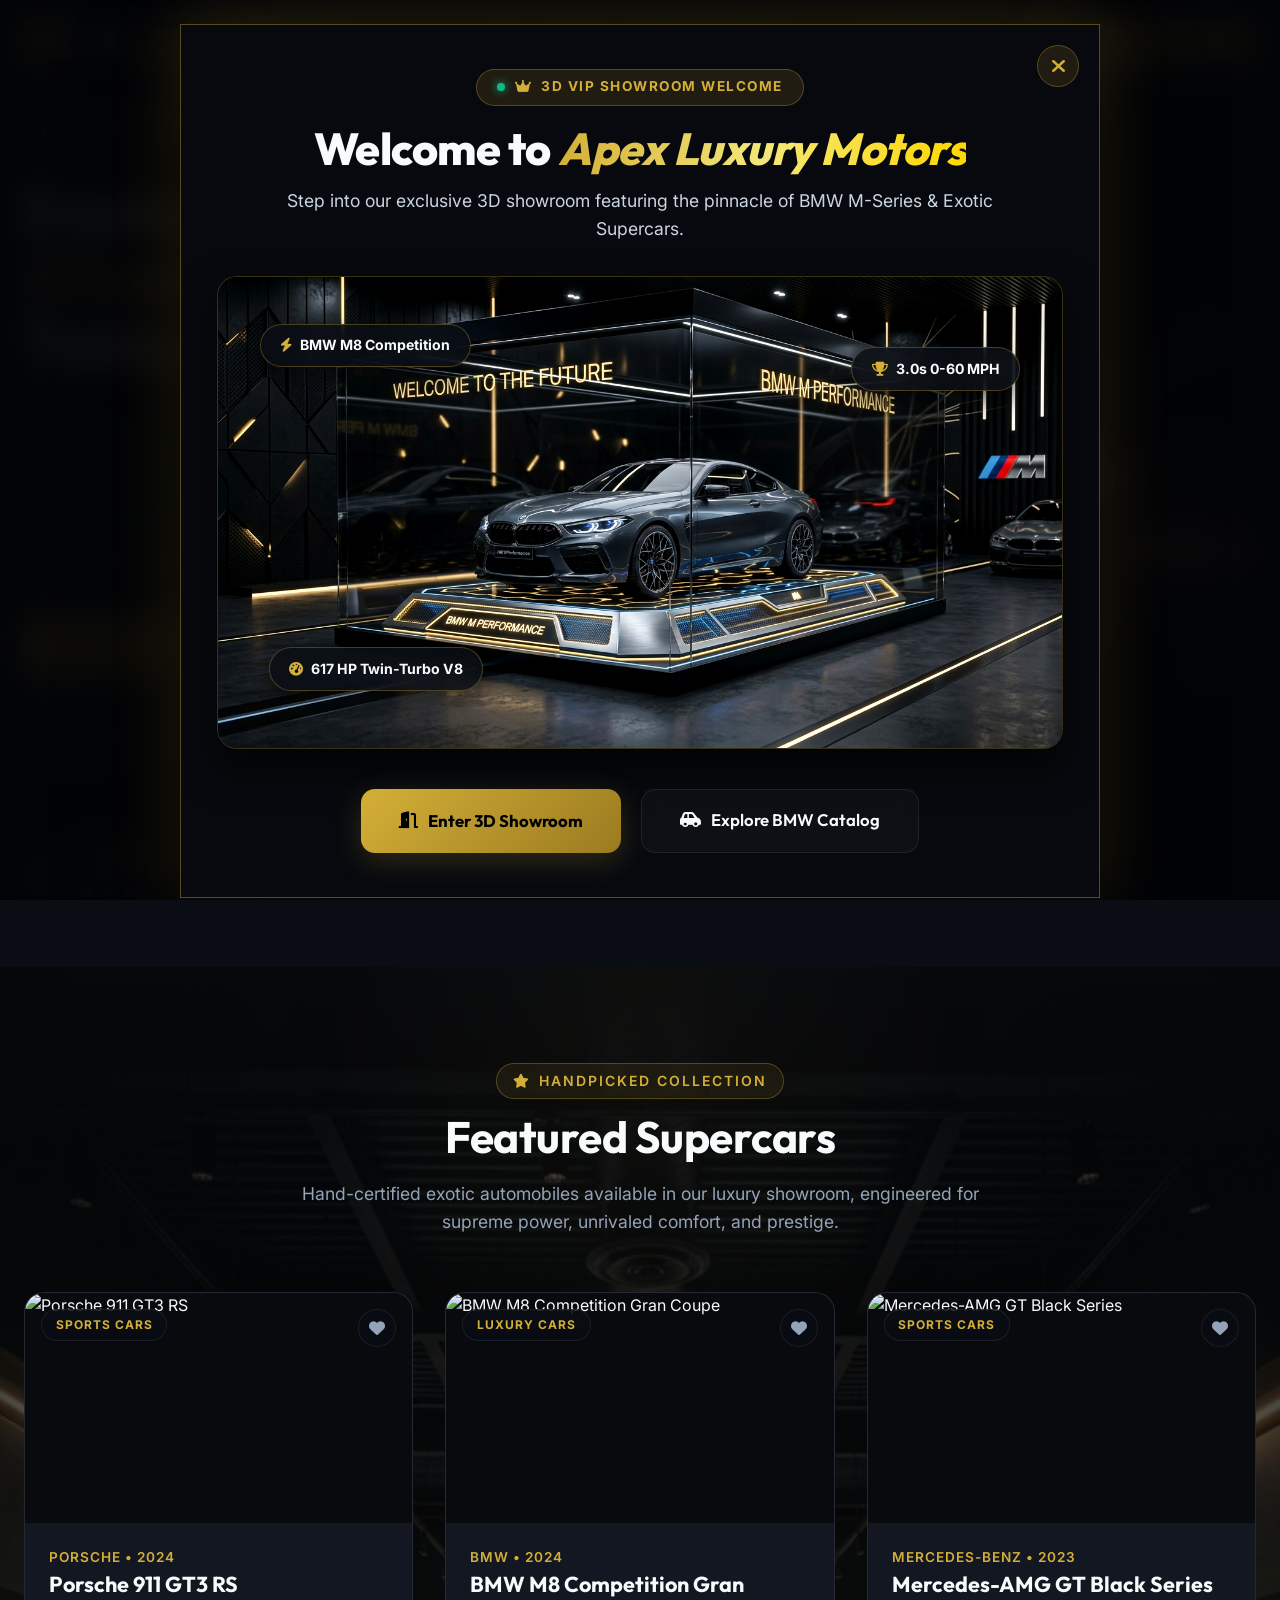
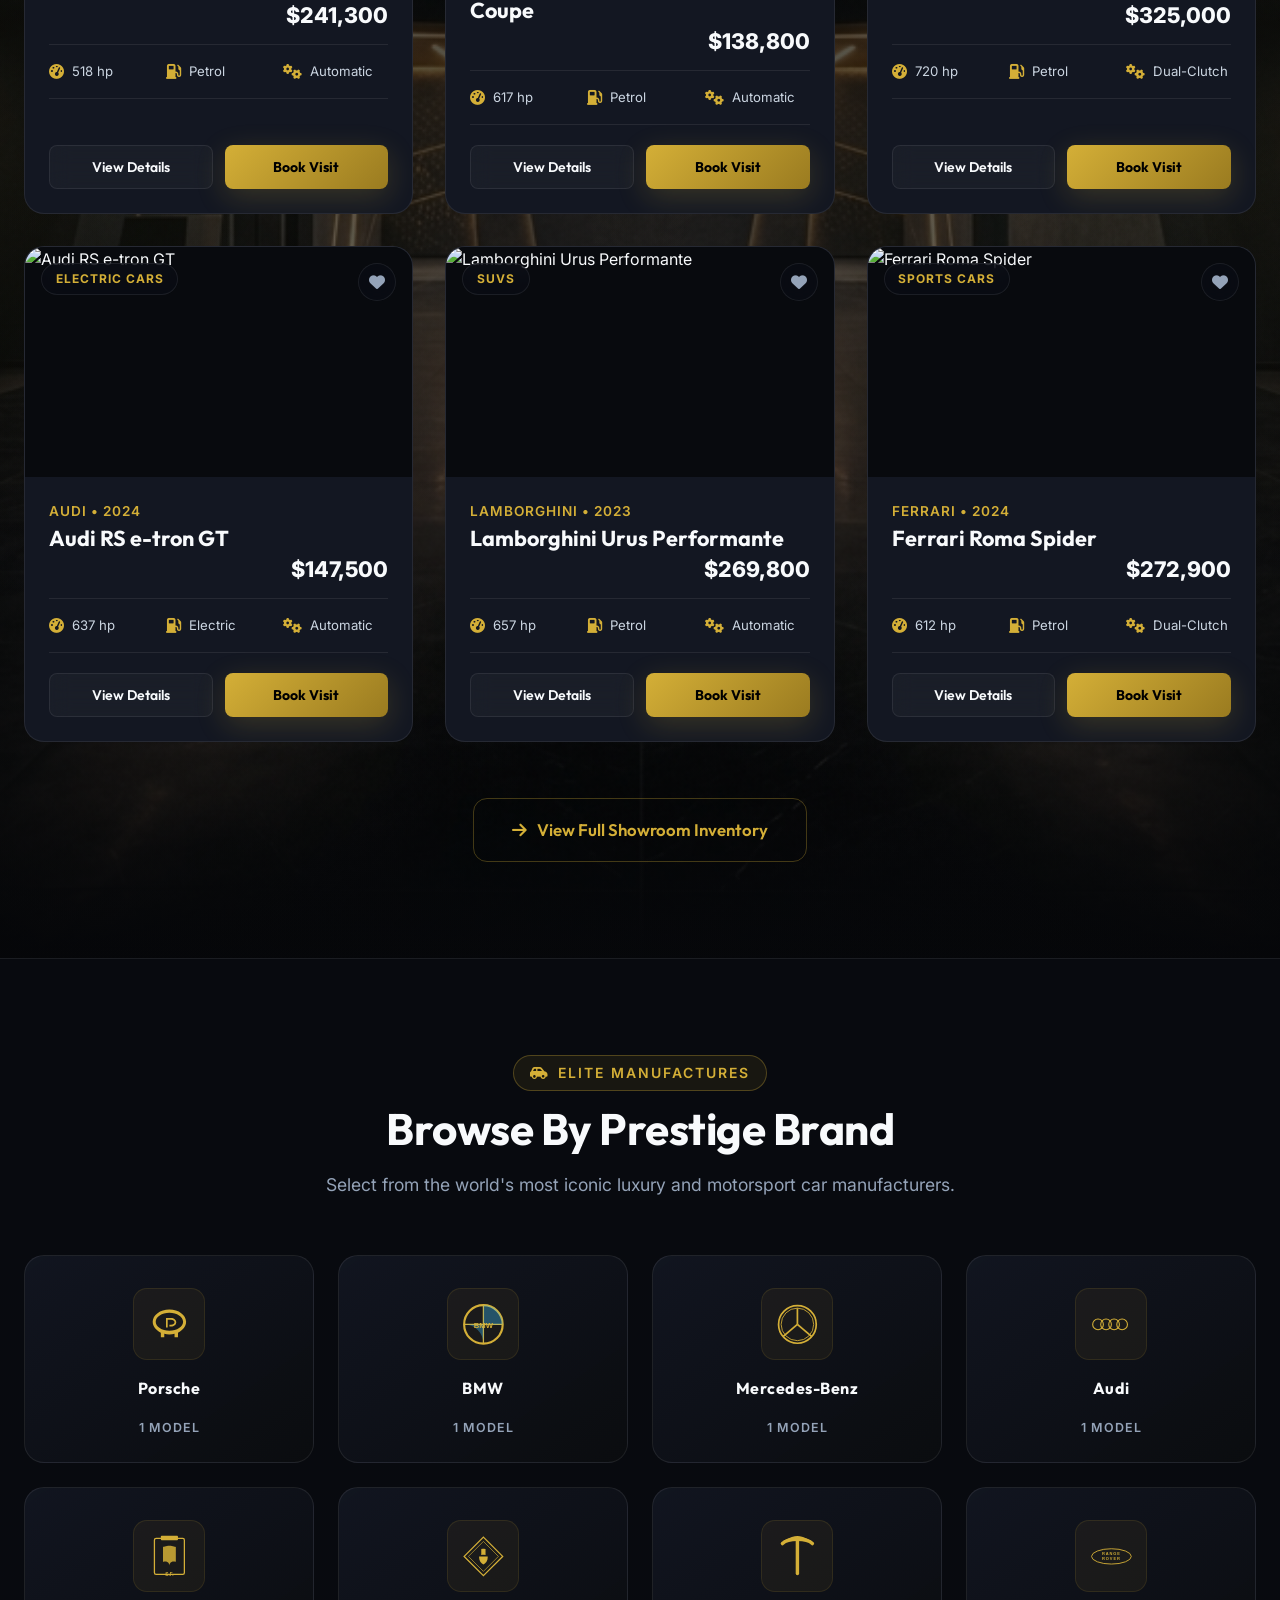
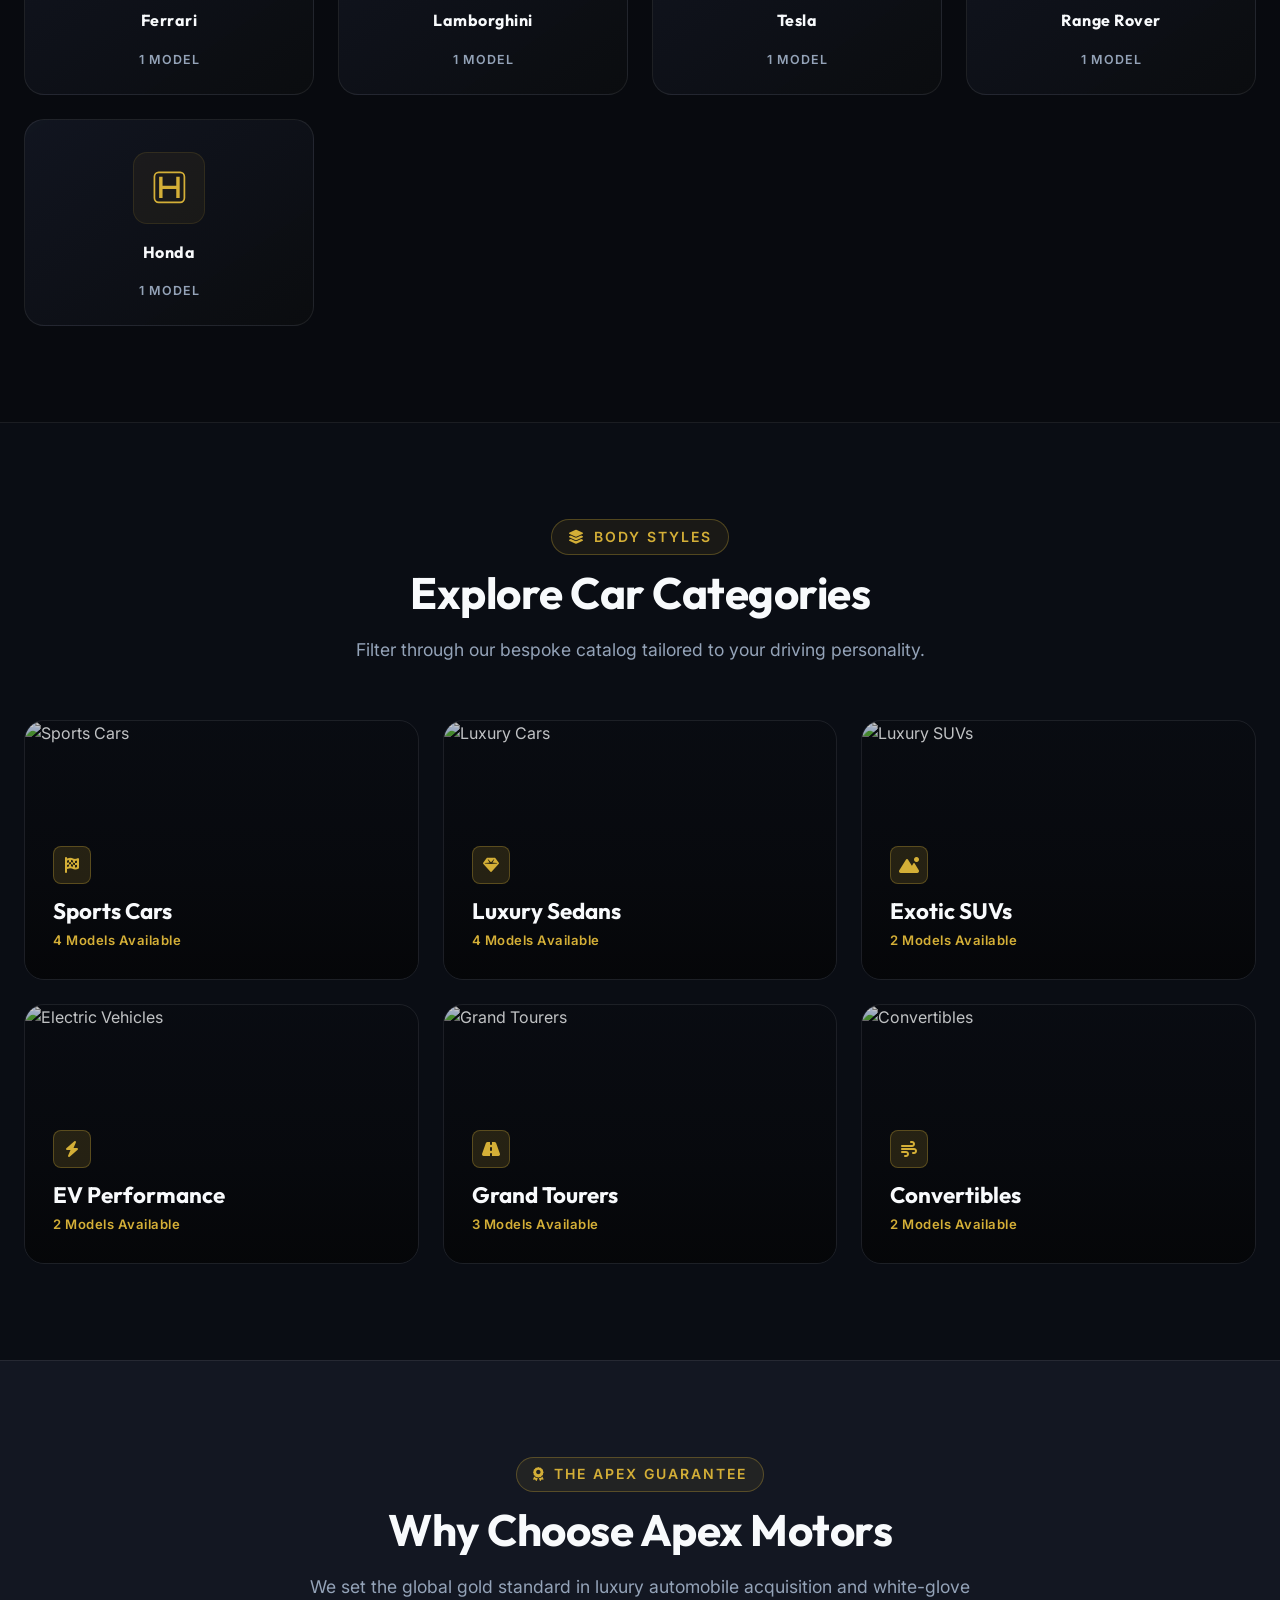
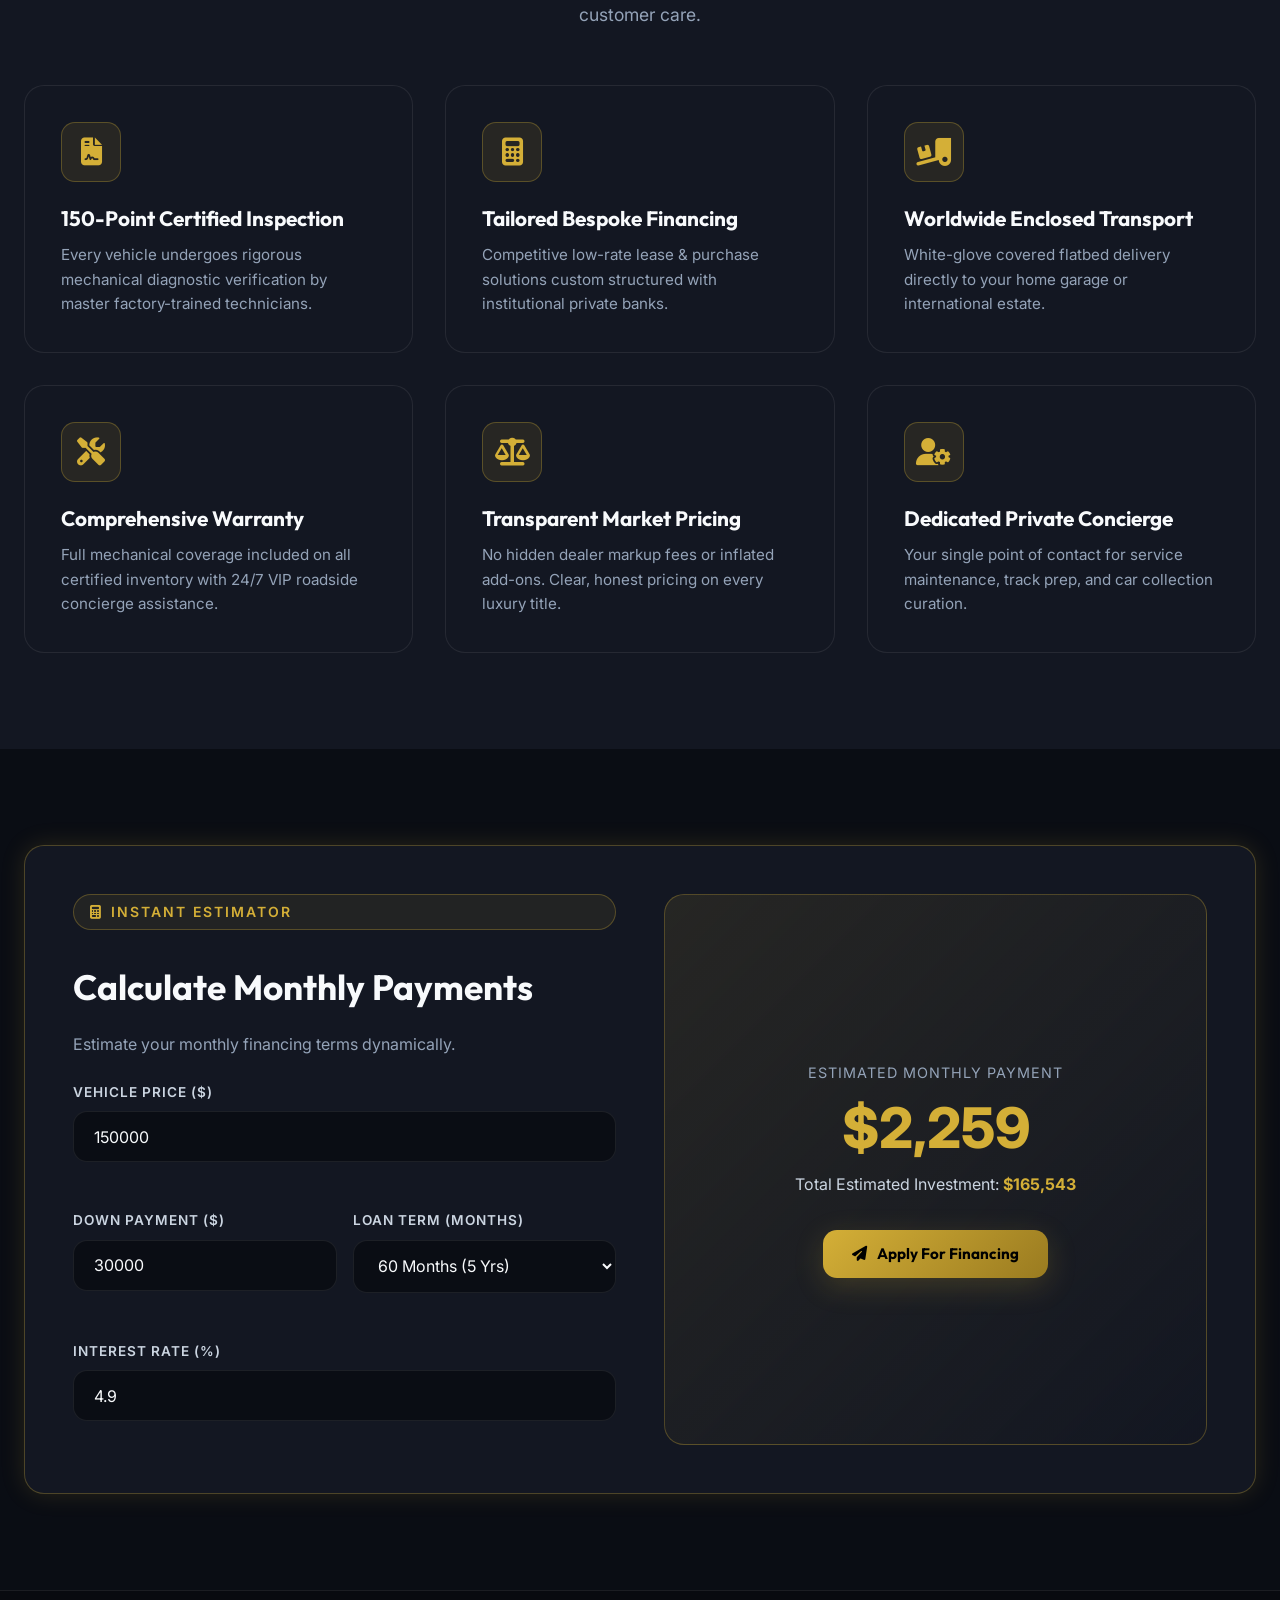
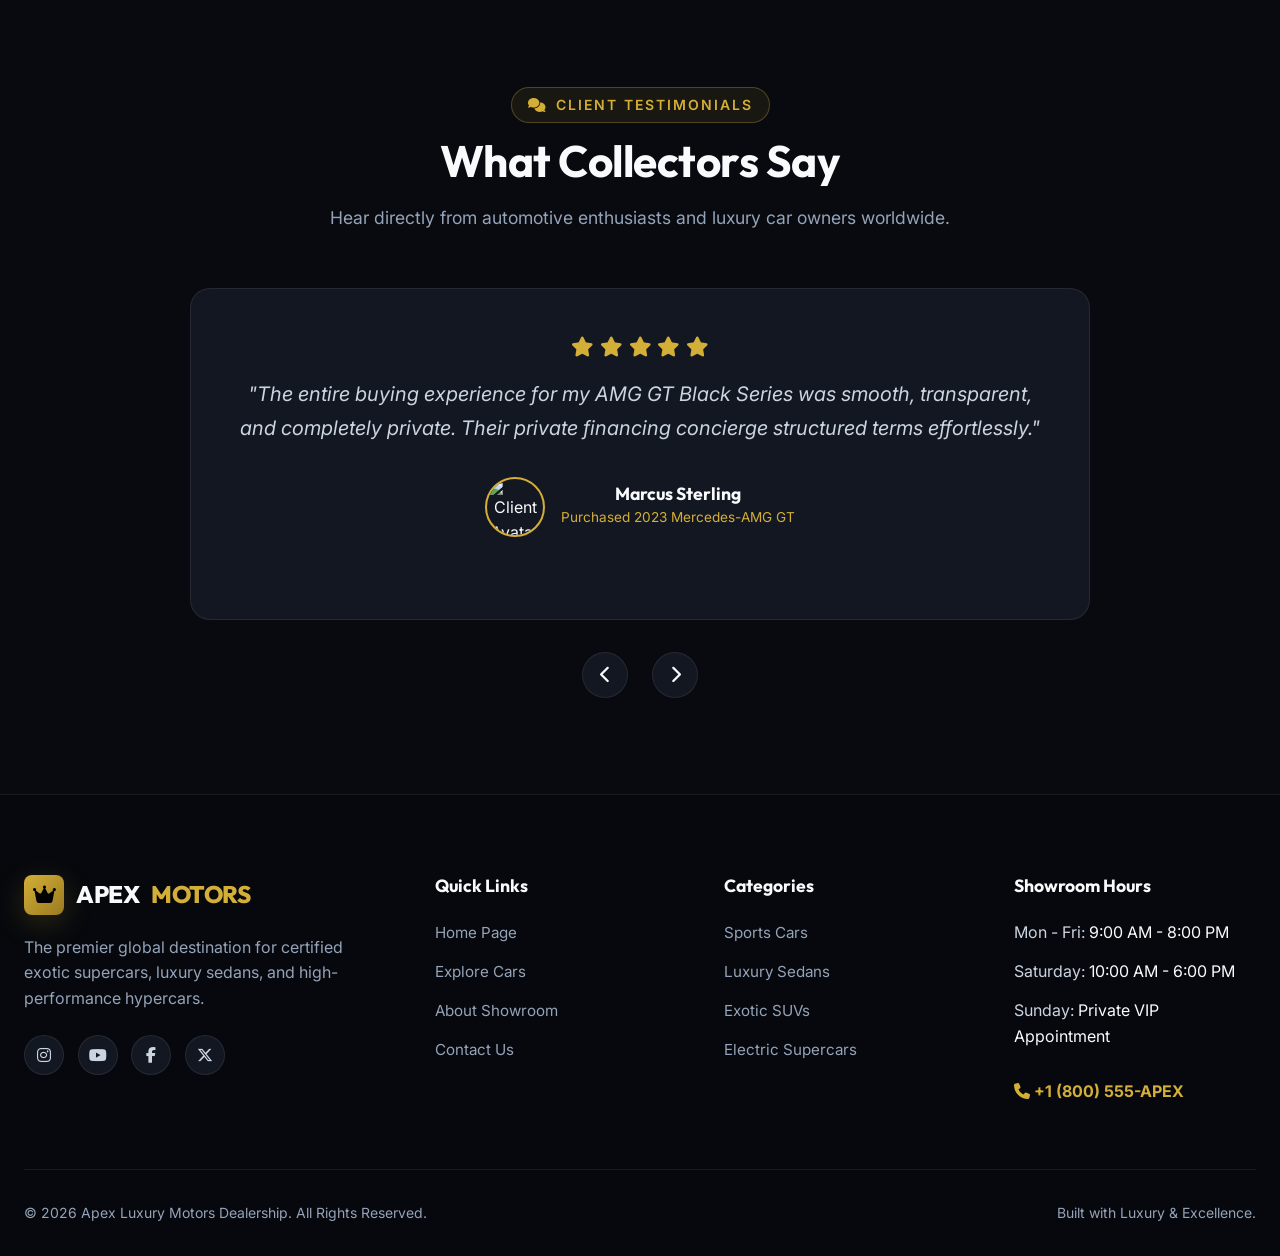
==== commit 3189aa53: "Upload index.html from local workspace" ====
--- a/index.html
+++ b/index.html
@@ -342,6 +342,17 @@
             </svg>
           </div>
           <span class="brand-name">Range Rover</span>
+          <span class="brand-count">1 Model</span>
+        </a>
+
+        <a href="cars.html?brand=Honda" class="brand-card">
+          <div class="brand-logo-wrap">
+            <svg class="brand-logo-svg" viewBox="0 0 100 100" fill="none" stroke="currentColor" stroke-width="4">
+              <rect x="15" y="15" width="70" height="70" rx="10" stroke-width="4"/>
+              <path d="M30 25 L30 75 M70 25 L70 75 M30 50 L70 50" stroke-width="8"/>
+            </svg>
+          </div>
+          <span class="brand-name">Honda</span>
           <span class="brand-count">1 Model</span>
         </a>
 
